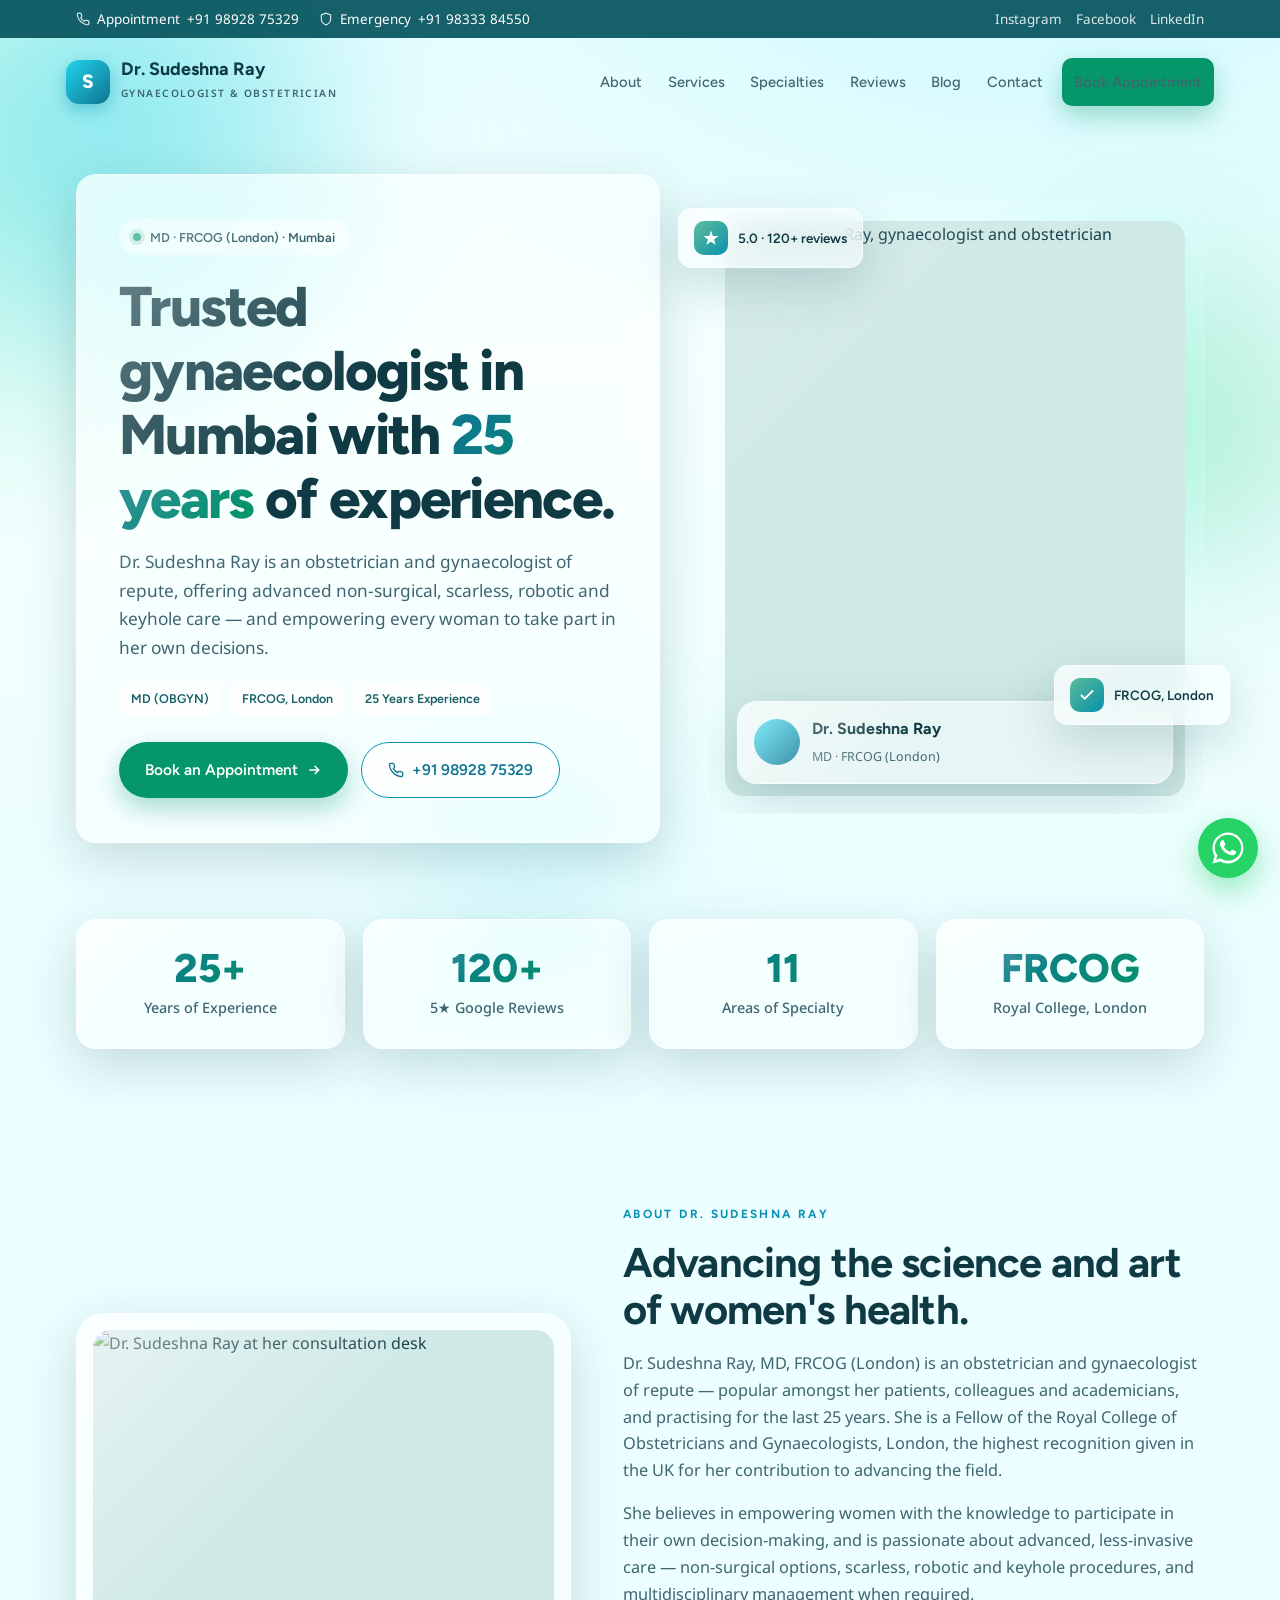
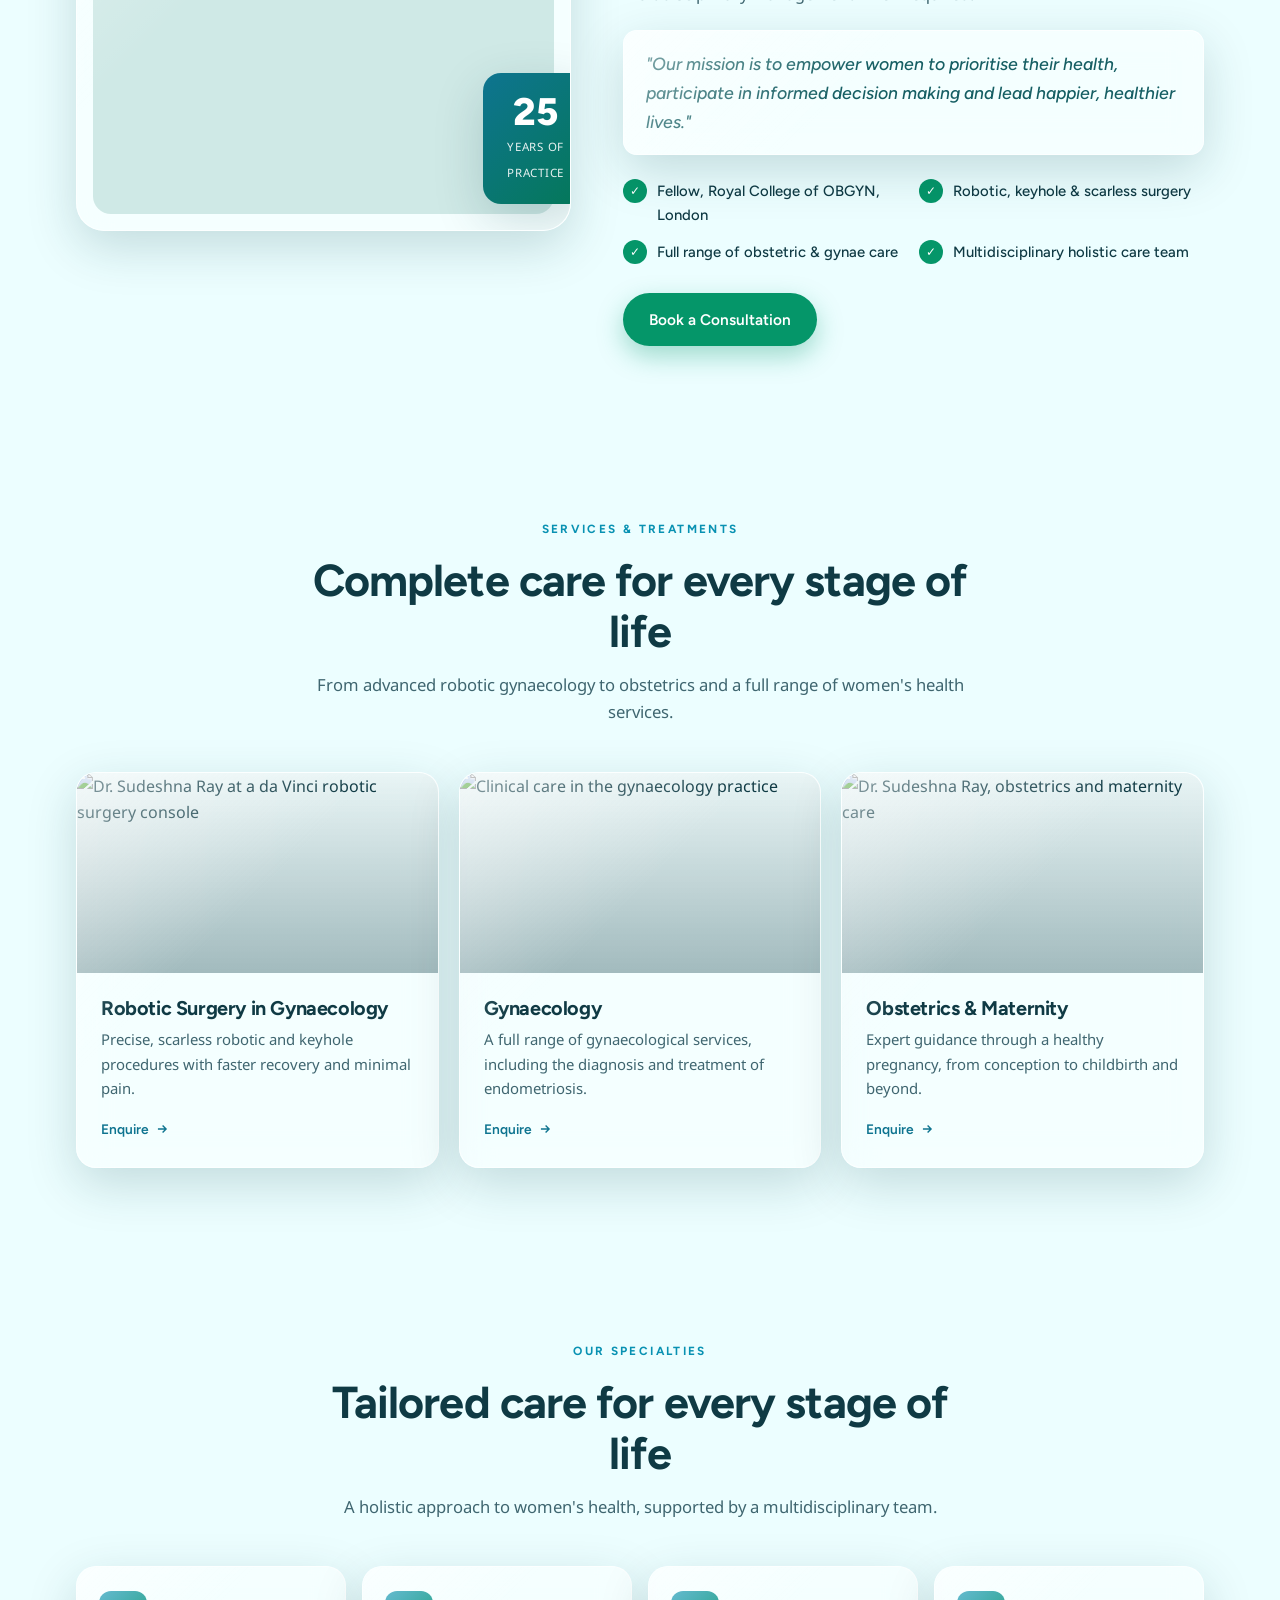
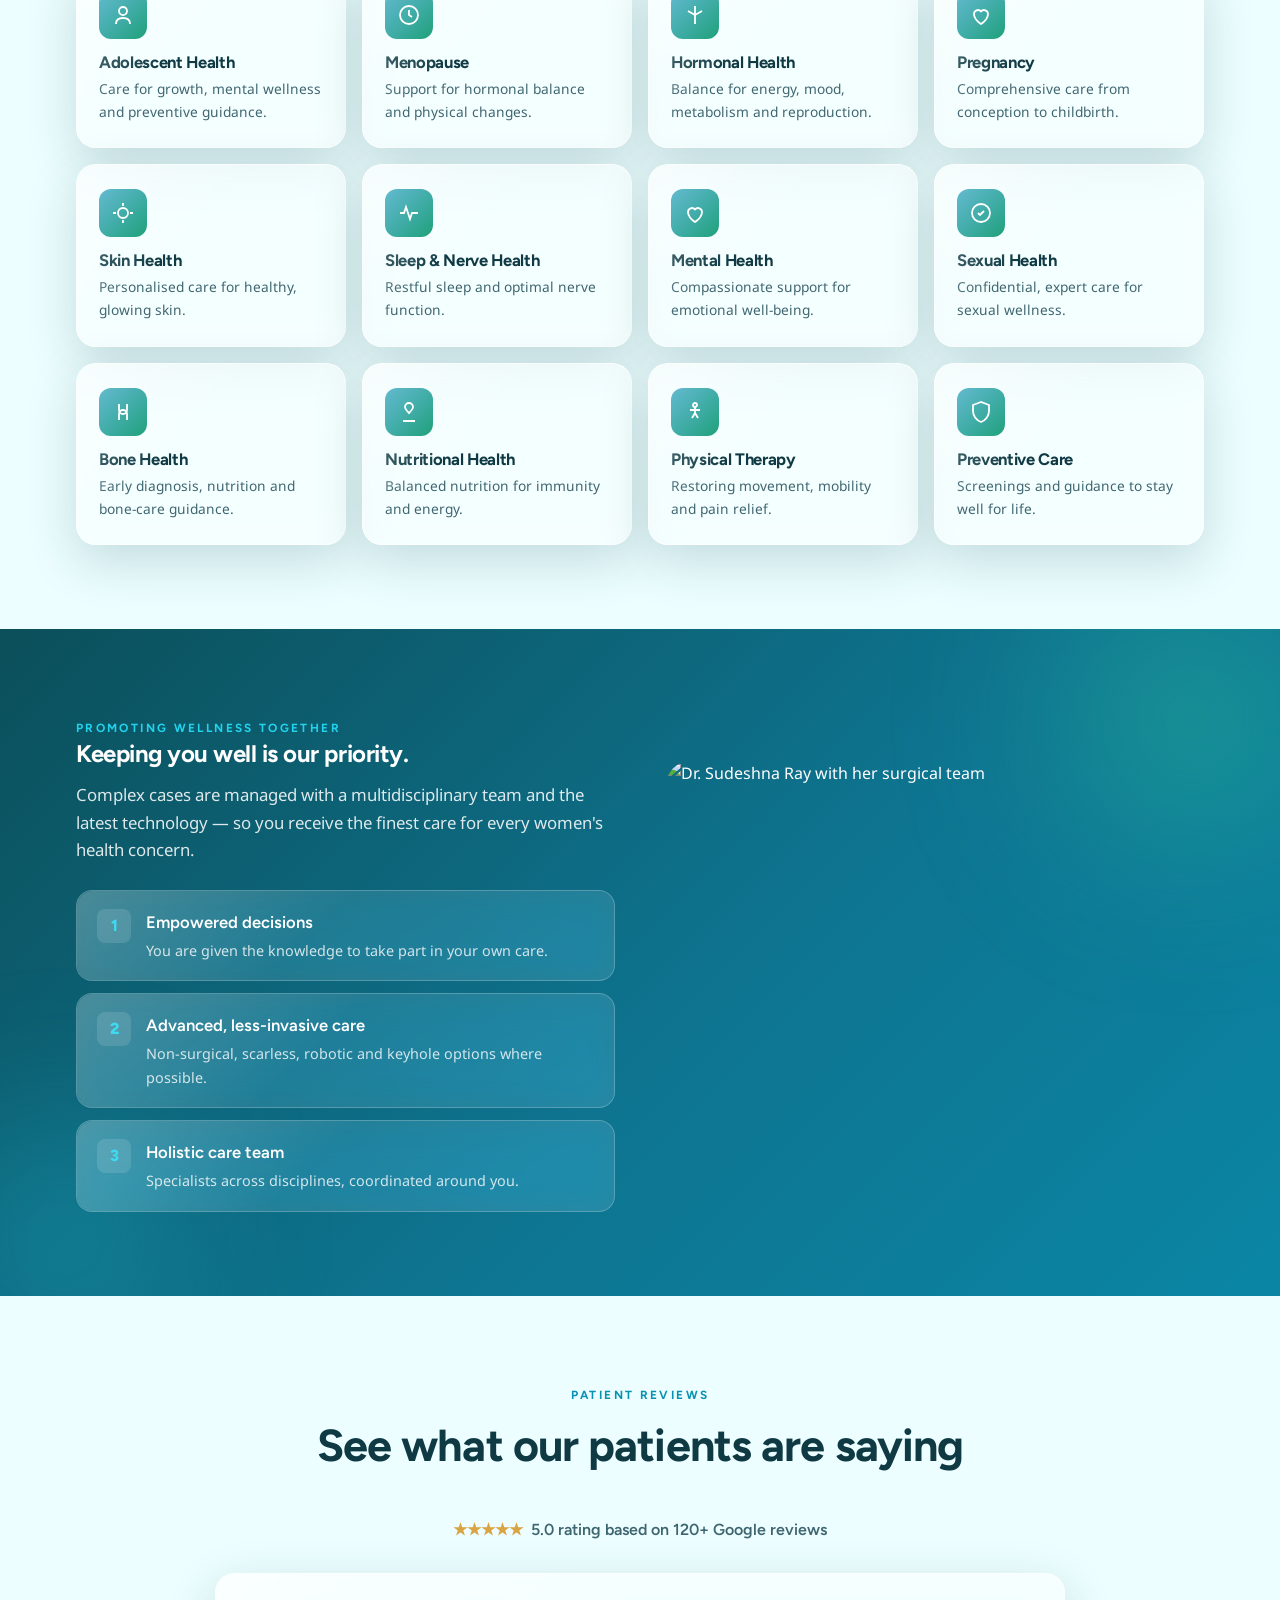
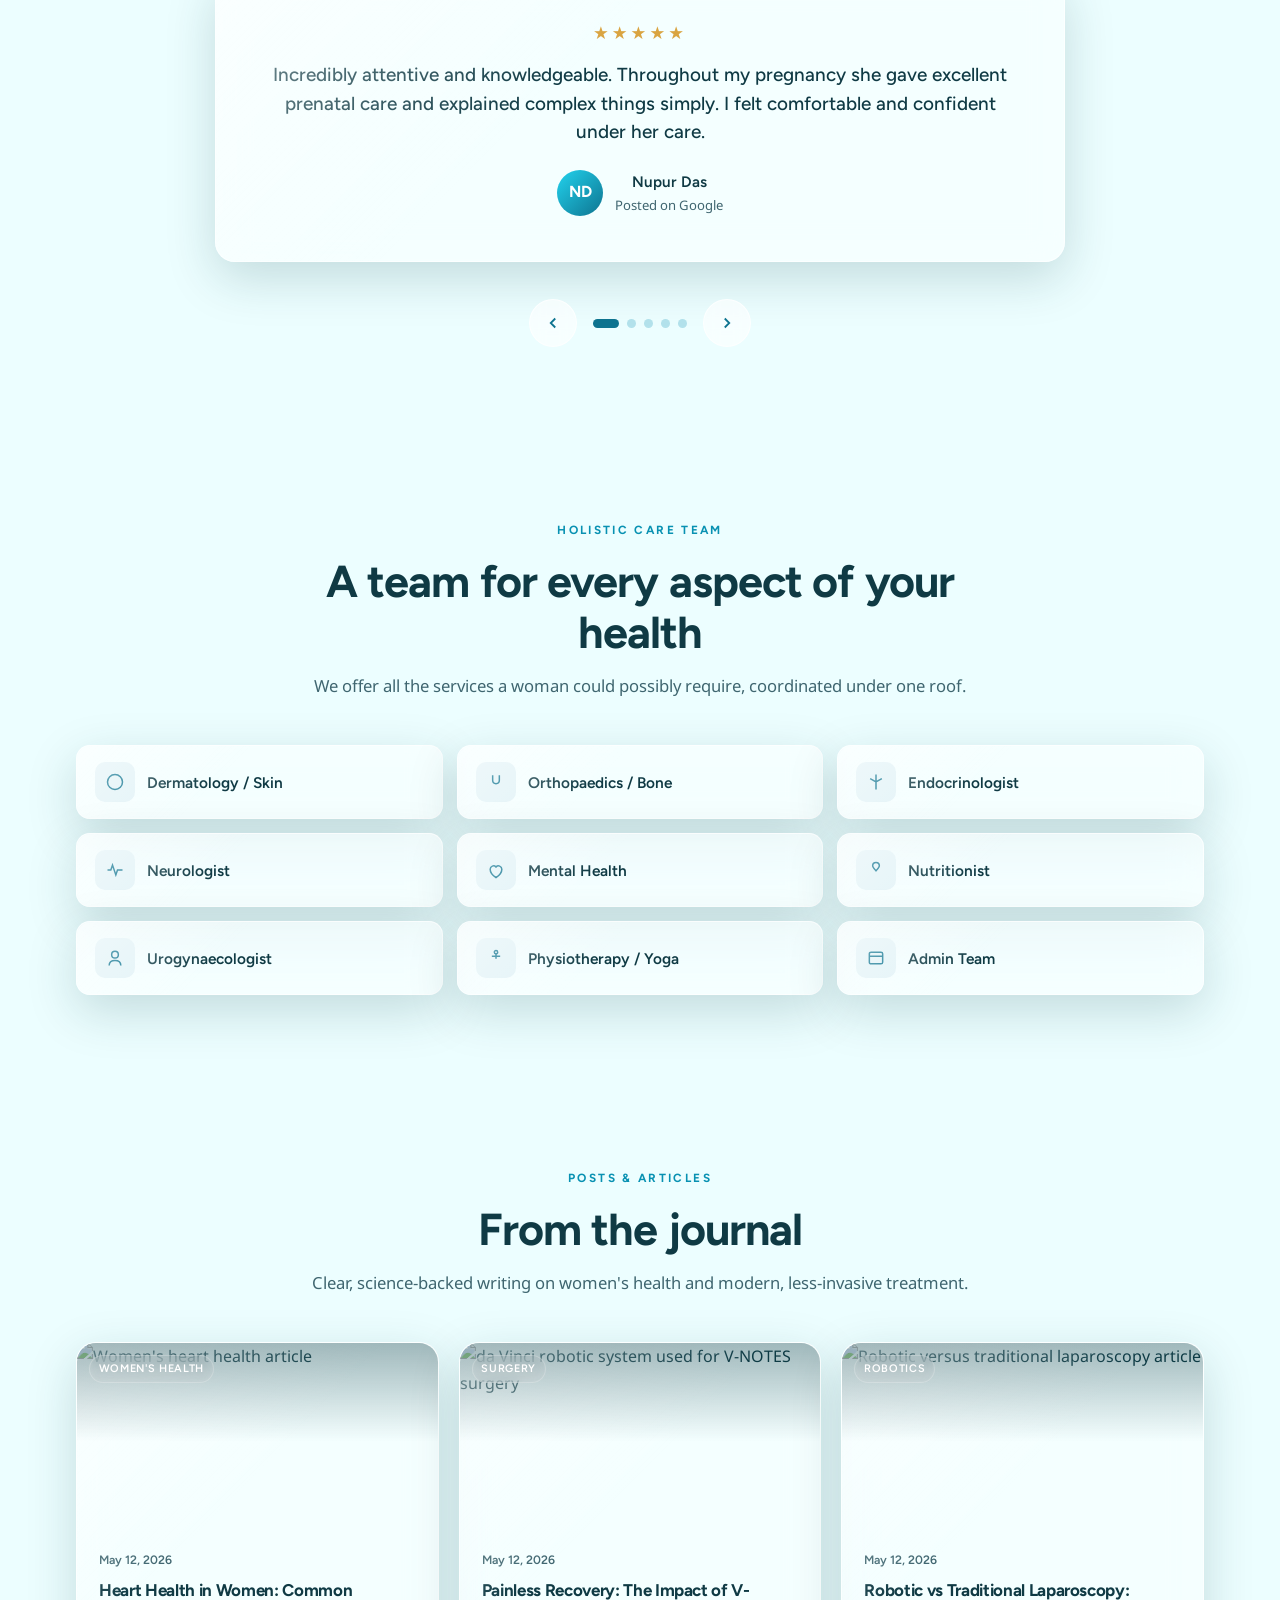
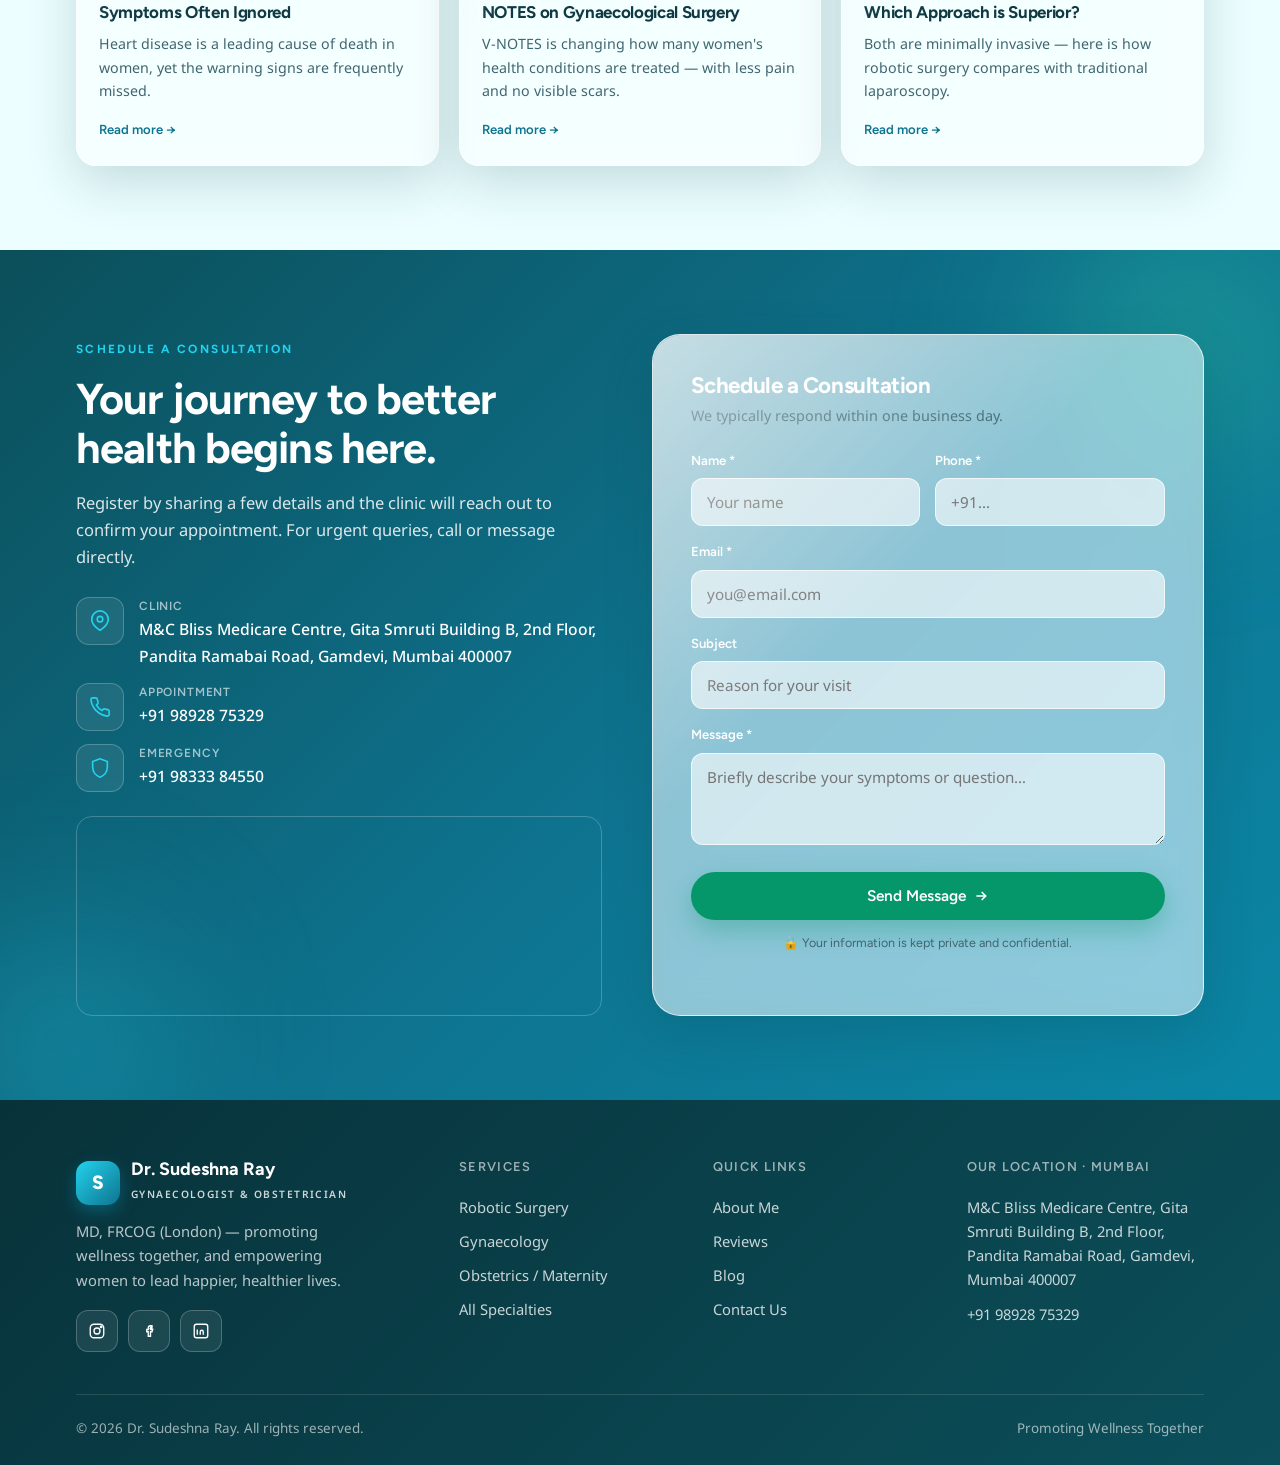
==== index.html @ 1b337c24 "Add files via upload" ====
<!DOCTYPE html>
<html lang="en">
<head>
<meta charset="UTF-8" />
<meta name="viewport" content="width=device-width, initial-scale=1.0" />
<title>Dr. Sudeshna Ray | Trusted Gynaecologist &amp; Obstetrician in Mumbai</title>
<meta name="description" content="Dr. Sudeshna Ray, MD, FRCOG (London) — Obstetrician & Gynaecologist in Mumbai with 25 years of experience. Robotic & keyhole gynaecology, obstetrics, infertility and complete women's health care." />
<link rel="preconnect" href="https://fonts.googleapis.com">
<link rel="preconnect" href="https://fonts.gstatic.com" crossorigin>
<link href="https://fonts.googleapis.com/css2?family=Figtree:wght@300;400;500;600;700;800&family=Noto+Sans:wght@300;400;500;600&display=swap" rel="stylesheet">
<style>
:root{
  --primary:#0891b2;--primary-deep:#0e7490;--primary-darker:#155e63;
  --secondary:#22d3ee;--accent:#059669;--accent-deep:#047857;--gold:#d9a441;
  --bg:#ecfeff;--fg:#0f3a44;--fg-soft:#3f6670;--muted:#e2f3f7;--ring:#0891b2;
  --blur:16px;--glass-light:rgba(255,255,255,.55);--glass-dark:rgba(255,255,255,.12);
  --border-light:rgba(255,255,255,.7);--border-dark:rgba(255,255,255,.22);
  --spring:cubic-bezier(0.16,1,0.3,1);--ease-out:cubic-bezier(0.22,0.61,0.36,1);
  --t-fast:180ms;--t-mid:280ms;--maxw:1180px;--radius:20px;--radius-lg:28px;
  --shadow-soft:0 10px 30px rgba(8,59,68,.10);--shadow-glass:0 16px 50px rgba(8,59,68,.18);
}
*{box-sizing:border-box;margin:0;padding:0}
html{scroll-behavior:smooth;-webkit-text-size-adjust:100%}
body{font-family:'Noto Sans',system-ui,sans-serif;color:var(--fg);background:var(--bg);line-height:1.65;overflow-x:hidden;font-size:16px}
h1,h2,h3,h4{font-family:'Figtree',sans-serif;font-weight:700;line-height:1.14;letter-spacing:-.02em;color:var(--fg)}
a{color:inherit;text-decoration:none}
img{max-width:100%;display:block}
.wrap{max-width:var(--maxw);margin:0 auto;padding:0 26px}
.eyebrow{font-family:'Figtree';font-weight:700;font-size:.74rem;letter-spacing:.2em;text-transform:uppercase;color:var(--primary)}
.eyebrow.on-dark{color:var(--secondary)}
a:focus-visible,button:focus-visible,input:focus-visible,select:focus-visible,textarea:focus-visible{outline:3px solid var(--primary);outline-offset:3px;border-radius:8px}
.on-dark a:focus-visible,.on-dark button:focus-visible{outline-color:var(--secondary)}
.skip{position:absolute;left:-999px;top:8px;z-index:300;background:#fff;color:var(--fg);padding:10px 16px;border-radius:10px;font-weight:600}
.skip:focus{left:14px}

.btn{display:inline-flex;align-items:center;justify-content:center;gap:.5em;cursor:pointer;border:none;font-family:'Figtree';font-weight:600;font-size:.96rem;
  padding:.92em 1.7em;border-radius:100px;transition:transform var(--t-fast) var(--spring),box-shadow var(--t-fast),background var(--t-fast);min-height:48px;white-space:nowrap}
.btn:active{transform:scale(.97)}
.btn-primary{background:var(--accent);color:#fff;box-shadow:0 10px 26px rgba(5,150,105,.34)}
.btn-primary:hover{background:var(--accent-deep);transform:translateY(-2px)}
.btn-glass{background:var(--glass-dark);color:#fff;border:1px solid var(--border-dark);backdrop-filter:blur(10px);-webkit-backdrop-filter:blur(10px)}
.btn-glass:hover{background:rgba(255,255,255,.22);transform:translateY(-2px)}
.btn-outline{background:rgba(255,255,255,.6);color:var(--primary-deep);border:1.5px solid var(--primary);backdrop-filter:blur(8px);-webkit-backdrop-filter:blur(8px)}
.btn-outline:hover{background:#fff;transform:translateY(-2px)}

.bg-stage{position:fixed;inset:0;z-index:-2;background:
   radial-gradient(1200px 800px at 80% -10%, #cffafe 0%, transparent 60%),
   radial-gradient(1000px 700px at -10% 20%, #d1fae5 0%, transparent 55%),
   linear-gradient(180deg,#ecfeff 0%,#f4fffe 40%,#ecfeff 100%)}
.blob{position:fixed;border-radius:50%;filter:blur(60px);opacity:.5;z-index:-1;will-change:transform}
.blob.b1{width:46vw;height:46vw;left:-10vw;top:-8vw;background:radial-gradient(circle at 40% 40%,#22d3ee,transparent 65%);animation:drift1 26s ease-in-out infinite}
.blob.b2{width:40vw;height:40vw;right:-12vw;top:18vh;background:radial-gradient(circle at 50% 50%,#34d399,transparent 65%);opacity:.42;animation:drift2 32s ease-in-out infinite}
.blob.b3{width:34vw;height:34vw;left:24vw;bottom:-14vw;background:radial-gradient(circle at 50% 50%,#a5f3fc,transparent 60%);opacity:.4;animation:drift3 30s ease-in-out infinite}
@keyframes drift1{0%,100%{transform:translate(0,0) scale(1)}50%{transform:translate(6vw,5vh) scale(1.08)}}
@keyframes drift2{0%,100%{transform:translate(0,0) scale(1)}50%{transform:translate(-5vw,4vh) scale(1.12)}}
@keyframes drift3{0%,100%{transform:translate(0,0) scale(1)}50%{transform:translate(4vw,-6vh) scale(1.06)}}

.reveal{opacity:0;transform:translateY(30px);transition:opacity .7s var(--ease-out),transform .7s var(--spring)}
.reveal.in{opacity:1;transform:none}
.stagger>*{opacity:0;transform:translateY(26px);transition:opacity .6s var(--ease-out),transform .6s var(--spring)}
.stagger.in>*{opacity:1;transform:none}
.stagger.in>*:nth-child(1){transition-delay:.04s}.stagger.in>*:nth-child(2){transition-delay:.09s}
.stagger.in>*:nth-child(3){transition-delay:.14s}.stagger.in>*:nth-child(4){transition-delay:.19s}
.stagger.in>*:nth-child(5){transition-delay:.24s}.stagger.in>*:nth-child(6){transition-delay:.29s}
.stagger.in>*:nth-child(7){transition-delay:.34s}.stagger.in>*:nth-child(8){transition-delay:.39s}

.glass{background:var(--glass-light);backdrop-filter:blur(var(--blur)) saturate(135%);-webkit-backdrop-filter:blur(var(--blur)) saturate(135%);
  border:1px solid var(--border-light);border-radius:var(--radius);box-shadow:var(--shadow-glass);position:relative;overflow:hidden}
.glass::after{content:"";position:absolute;inset:0;border-radius:inherit;pointer-events:none;background:linear-gradient(135deg,rgba(255,255,255,.5),rgba(255,255,255,0) 40%)}
.glass-dark{background:var(--glass-dark);backdrop-filter:blur(var(--blur)) saturate(130%);-webkit-backdrop-filter:blur(var(--blur)) saturate(130%);
  border:1px solid var(--border-dark);border-radius:var(--radius);position:relative;overflow:hidden}
.glass-dark::after{content:"";position:absolute;inset:0;border-radius:inherit;pointer-events:none;background:linear-gradient(135deg,rgba(255,255,255,.18),rgba(255,255,255,0) 45%)}

/* top contact bar */
.topbar{position:relative;z-index:60;background:rgba(13,90,99,.96);color:#fff;font-size:.84rem}
.topbar .wrap{display:flex;justify-content:space-between;align-items:center;gap:14px;padding:8px 26px;flex-wrap:wrap}
.topbar .l{display:flex;gap:20px;flex-wrap:wrap}
.topbar .l span{display:inline-flex;align-items:center;gap:7px}
.topbar svg{width:14px;height:14px;opacity:.85}
.topbar a{color:#fff}
.topbar .r{display:flex;gap:14px}.topbar .r a{opacity:.85}.topbar .r a:hover{opacity:1}

/* nav */
header.nav{position:sticky;top:0;z-index:100;transition:padding var(--t-mid)}
.nav-inner{max-width:var(--maxw);margin:10px auto;padding:10px 16px;display:flex;align-items:center;justify-content:space-between;border-radius:100px;transition:all var(--t-mid)}
header.nav.scrolled .nav-inner{background:var(--glass-light);backdrop-filter:blur(var(--blur)) saturate(140%);-webkit-backdrop-filter:blur(var(--blur)) saturate(140%);border:1px solid var(--border-light);box-shadow:var(--shadow-soft)}
.brand{display:flex;align-items:center;gap:11px}
.brand .mark{width:44px;height:44px;border-radius:13px;flex:none;display:grid;place-items:center;color:#fff;font-family:'Figtree';font-weight:800;font-size:1.2rem;background:linear-gradient(135deg,var(--secondary),var(--primary-deep));box-shadow:0 6px 16px rgba(8,145,178,.4)}
.brand b{font-family:'Figtree';font-weight:700;font-size:1.12rem;display:block;line-height:1.05;color:var(--fg)}
.brand small{font-size:.64rem;letter-spacing:.14em;text-transform:uppercase;color:var(--fg-soft);font-weight:600}
.nav-links{display:flex;align-items:center;gap:2px}
.nav-links a{color:var(--fg-soft);font-family:'Figtree';font-weight:500;font-size:.92rem;padding:.5em .8em;border-radius:10px;transition:background var(--t-fast),color var(--t-fast)}
.nav-links a:hover{background:var(--muted);color:var(--primary-deep)}
.nav-cta{margin-left:6px}
.nav-toggle{display:none;background:var(--muted);border:1px solid var(--border-light);border-radius:12px;cursor:pointer;flex-direction:column;gap:5px;padding:11px;min-width:46px;min-height:46px;align-items:center;justify-content:center}
.nav-toggle span{width:22px;height:2.4px;background:var(--fg);border-radius:3px;transition:.3s var(--spring)}

/* hero */
.hero{padding:48px 0 70px;position:relative}
.hero-grid{display:grid;grid-template-columns:1.08fr .92fr;gap:46px;align-items:center}
.hero-glass-panel{padding:44px 42px}
.badge{display:inline-flex;align-items:center;gap:9px;background:var(--glass-dark);border:1px solid var(--border-dark);color:#063b44;padding:.5em 1em;border-radius:100px;font-family:'Figtree';font-weight:600;font-size:.8rem;margin-bottom:20px;backdrop-filter:blur(8px);-webkit-backdrop-filter:blur(8px)}
.badge .dot{width:8px;height:8px;border-radius:50%;background:var(--accent);box-shadow:0 0 0 4px rgba(5,150,105,.22);animation:pulse 2.4s var(--ease-out) infinite}
@keyframes pulse{0%,100%{transform:scale(1);opacity:1}50%{transform:scale(1.5);opacity:.55}}
.hero h1{font-size:clamp(2.2rem,4.6vw,3.5rem);font-weight:800;margin-bottom:18px;letter-spacing:-.03em}
.hero h1 .grad{background:linear-gradient(120deg,var(--primary-deep),var(--accent));-webkit-background-clip:text;background-clip:text;color:transparent}
.hero p.sub{font-size:1.08rem;color:var(--fg-soft);max-width:540px;margin-bottom:20px}
.hero-creds{display:flex;flex-wrap:wrap;gap:8px;margin-bottom:26px}
.hero-creds span{font-family:'Figtree';font-weight:600;font-size:.78rem;background:rgba(255,255,255,.55);border:1px solid var(--border-light);color:var(--primary-darker);padding:.45em .9em;border-radius:9px;backdrop-filter:blur(6px);-webkit-backdrop-filter:blur(6px)}
.hero-actions{display:flex;flex-wrap:wrap;gap:13px}
.hero-portrait{position:relative}
.portrait-card{padding:18px;border-radius:var(--radius-lg)}
.portrait-img{border-radius:18px;overflow:hidden;aspect-ratio:4/5;position:relative;background:#cfe9e6}
.portrait-img img{position:absolute;inset:0;width:100%;height:100%;object-fit:cover;object-position:center top}
.portrait-cap{position:absolute;left:30px;right:30px;bottom:30px;display:flex;align-items:center;gap:12px;padding:14px 16px}
.portrait-cap .av{width:46px;height:46px;border-radius:50%;flex:none;background:linear-gradient(135deg,var(--secondary),var(--primary-deep))}
.portrait-cap b{font-family:'Figtree';font-size:1rem;display:block;color:var(--fg)}
.portrait-cap small{color:var(--fg-soft);font-size:.78rem}
.float-chip{position:absolute;padding:12px 15px;border-radius:14px;display:flex;align-items:center;gap:10px;font-family:'Figtree';font-weight:600;font-size:.84rem;color:var(--fg);z-index:3}
.float-chip .ic{width:34px;height:34px;border-radius:10px;flex:none;display:grid;place-items:center;color:#fff;background:linear-gradient(135deg,var(--accent),var(--primary))}
.chip-a{top:6px;left:-28px;animation:floaty 5s var(--ease-out) infinite}
.chip-b{bottom:90px;right:-26px;animation:floaty 5s var(--ease-out) 1.6s infinite}
@keyframes floaty{0%,100%{transform:translateY(0)}50%{transform:translateY(-12px)}}

/* stats */
.stats{padding:6px 0 66px}
.stats-grid{display:grid;grid-template-columns:repeat(4,1fr);gap:18px}
.stat{padding:28px 22px;text-align:center;transition:transform var(--t-mid) var(--spring)}
.stat:hover{transform:translateY(-6px)}
.stat .num{font-family:'Figtree';font-weight:800;font-size:2.5rem;line-height:1;background:linear-gradient(120deg,var(--primary-deep),var(--accent));-webkit-background-clip:text;background-clip:text;color:transparent}
.stat .lbl{margin-top:8px;color:var(--fg-soft);font-size:.9rem;font-weight:500}

.sec{padding:84px 0;position:relative}
.sec-head{max-width:680px;margin-bottom:46px}
.sec-head.center{margin:0 auto 46px;text-align:center}
.sec-head h2{font-size:clamp(1.9rem,3.6vw,2.8rem);margin:14px 0 14px}
.sec-head p{color:var(--fg-soft);font-size:1.04rem}
.band-dark{position:relative;color:#fff;overflow:hidden;background:linear-gradient(135deg,#0b4f5a 0%,#0e7490 55%,#0891b2 130%)}
.band-dark h2,.band-dark h3{color:#fff}.band-dark .sec-head p{color:rgba(255,255,255,.85)}
.band-dark .b-orb{position:absolute;border-radius:50%;filter:blur(70px);pointer-events:none}
.band-dark .o1{width:420px;height:420px;background:radial-gradient(circle,rgba(52,211,153,.4),transparent 65%);right:-120px;top:-120px}
.band-dark .o2{width:360px;height:360px;background:radial-gradient(circle,rgba(34,211,238,.35),transparent 65%);left:-120px;bottom:-120px}

/* about */
.about-grid{display:grid;grid-template-columns:.92fr 1.08fr;gap:52px;align-items:center}
.about-frame{padding:16px;border-radius:var(--radius-lg)}
.about-img{border-radius:18px;overflow:hidden;aspect-ratio:1/1.05;position:relative;background:#cfe9e6}
.about-img img{position:absolute;inset:0;width:100%;height:100%;object-fit:cover}
.about-exp{position:absolute;right:-18px;bottom:26px;padding:20px 24px;text-align:center;border-radius:18px;color:#fff;background:linear-gradient(135deg,var(--primary-deep),var(--accent-deep));box-shadow:var(--shadow-glass)}
.about-exp b{font-family:'Figtree';font-weight:800;font-size:2.4rem;display:block;line-height:1}
.about-exp small{font-size:.72rem;letter-spacing:.06em;opacity:.9}
.about-body h2{font-size:clamp(1.9rem,3.4vw,2.6rem);margin:14px 0 16px}
.about-body p{color:var(--fg-soft);margin-bottom:16px;font-size:1.02rem}
.about-quote{padding:18px 22px;margin:22px 0;font-family:'Figtree';font-style:italic;font-weight:500;font-size:1.1rem;color:var(--primary-darker);border-radius:14px}
.about-points{display:grid;grid-template-columns:1fr 1fr;gap:12px;margin:24px 0 28px;list-style:none}
.about-points li{display:flex;gap:10px;align-items:flex-start;font-family:'Figtree';font-weight:500;font-size:.93rem}
.about-points .tick{width:24px;height:24px;border-radius:50%;flex:none;display:grid;place-items:center;color:#fff;font-size:.76rem;background:var(--accent)}

/* core services (image cards) */
.score-grid{display:grid;grid-template-columns:repeat(3,1fr);gap:20px}
.score{border-radius:var(--radius);overflow:hidden;transition:transform var(--t-mid) var(--spring),box-shadow var(--t-mid)}
.score:hover{transform:translateY(-8px)}
.score .ph{height:200px;position:relative;overflow:hidden}
.score .ph img{width:100%;height:100%;object-fit:cover;transition:transform .5s var(--spring)}
.score:hover .ph img{transform:scale(1.06)}
.score .ph::after{content:"";position:absolute;inset:0;background:linear-gradient(180deg,rgba(8,59,68,.05),rgba(8,59,68,.35))}
.score .bd{padding:24px 24px 26px}
.score h3{font-size:1.24rem;margin-bottom:8px}
.score p{color:var(--fg-soft);font-size:.93rem;margin-bottom:14px}
.score .more{font-family:'Figtree';font-weight:600;font-size:.86rem;color:var(--primary-deep);display:inline-flex;gap:6px;align-items:center}
.score .more svg{transition:transform var(--t-fast) var(--spring)}.score:hover .more svg{transform:translateX(4px)}

/* specialties grid */
.spec-grid{display:grid;grid-template-columns:repeat(4,1fr);gap:16px}
.spec{padding:24px 22px;transition:transform var(--t-mid) var(--spring)}
.spec:hover{transform:translateY(-6px)}
.spec .ic{width:48px;height:48px;border-radius:12px;display:grid;place-items:center;color:#fff;margin-bottom:14px;background:linear-gradient(135deg,var(--primary),var(--accent))}
.spec .ic svg{width:24px;height:24px}
.spec h3{font-size:1.04rem;margin-bottom:6px}
.spec p{color:var(--fg-soft);font-size:.86rem;margin:0}

/* approach band */
.appr-grid{display:grid;grid-template-columns:1fr 1fr;gap:50px;align-items:center;position:relative;z-index:1}
.appr .lead{color:rgba(255,255,255,.86);font-size:1.05rem;margin:14px 0 26px}
.appr-list{display:grid;gap:12px}
.appr-item{display:flex;gap:15px;align-items:flex-start;padding:18px 20px;border-radius:16px;transition:transform var(--t-fast) var(--spring)}
.appr-item:hover{transform:translateX(6px)}
.appr-item .n{width:34px;height:34px;border-radius:8px;flex:none;display:grid;place-items:center;background:rgba(255,255,255,.12);color:var(--secondary);font-family:'Figtree';font-weight:800}
.appr-item b{font-family:'Figtree';font-weight:600;font-size:1.04rem;display:block;margin-bottom:2px;color:#fff}
.appr-item p{color:rgba(255,255,255,.8);font-size:.9rem;margin:0}
.appr-media{border-radius:var(--radius-lg);overflow:hidden;aspect-ratio:4/3;position:relative}
.appr-media img{position:absolute;inset:0;width:100%;height:100%;object-fit:cover}

/* reviews */
.tmt-stage{max-width:850px;margin:0 auto;position:relative}
.tmt-track{position:relative;min-height:300px}
.tmt-slide{position:absolute;inset:0;opacity:0;transform:translateY(20px) scale(.985);transition:opacity .6s var(--ease-out),transform .6s var(--spring);pointer-events:none;padding:44px 48px;text-align:center}
.tmt-slide.active{opacity:1;transform:none;pointer-events:auto;position:relative}
.tmt-stars{color:var(--gold);letter-spacing:3px;font-size:1.1rem;margin-bottom:14px}
.tmt-text{font-family:'Figtree';font-weight:500;font-size:1.18rem;color:var(--fg);line-height:1.5;margin-bottom:22px}
.tmt-who{display:flex;align-items:center;justify-content:center;gap:12px}
.tmt-who .av{width:46px;height:46px;border-radius:50%;display:grid;place-items:center;color:#fff;font-family:'Figtree';font-weight:700;background:linear-gradient(135deg,var(--secondary),var(--primary-deep))}
.tmt-who b{font-family:'Figtree';font-weight:600;font-size:.95rem}
.tmt-who small{color:var(--fg-soft);font-size:.82rem;display:block}
.tmt-nav{display:flex;align-items:center;justify-content:center;gap:16px;margin-top:26px}
.tmt-arrow{width:48px;height:48px;border-radius:50%;cursor:pointer;display:grid;place-items:center;color:var(--primary-deep);background:rgba(255,255,255,.6);border:1px solid var(--border-light);transition:transform var(--t-fast) var(--spring),background var(--t-fast);backdrop-filter:blur(8px);-webkit-backdrop-filter:blur(8px)}
.tmt-arrow:hover{background:var(--primary-deep);color:#fff;transform:scale(1.06)}
.tmt-dots{display:flex;gap:8px}
.tmt-dot{width:9px;height:9px;border-radius:50%;background:rgba(8,145,178,.25);cursor:pointer;transition:all var(--t-fast) var(--spring);border:none;padding:0}
.tmt-dot.active{background:var(--primary-deep);width:26px;border-radius:6px}
.rev-meta{text-align:center;margin-bottom:30px;color:var(--fg-soft);font-family:'Figtree';font-weight:600}
.rev-meta b{color:var(--gold)}

/* team */
.team-grid{display:grid;grid-template-columns:repeat(3,1fr);gap:14px}
.team-item{display:flex;align-items:center;gap:12px;padding:16px 18px;border-radius:14px}
.team-item .ic{width:40px;height:40px;border-radius:10px;flex:none;display:grid;place-items:center;color:var(--primary-deep);background:var(--muted)}
.team-item b{font-family:'Figtree';font-weight:600;font-size:.96rem}

/* blog */
.blog-grid{display:grid;grid-template-columns:repeat(3,1fr);gap:20px}
.post{overflow:hidden;transition:transform var(--t-mid) var(--spring)}
.post:hover{transform:translateY(-7px)}
.post .ph{height:180px;overflow:hidden;position:relative}
.post .ph img{width:100%;height:100%;object-fit:cover;transition:transform .5s var(--spring)}
.post:hover .ph img{transform:scale(1.06)}
.post .ph::before{content:"";position:absolute;inset:0;z-index:1;background:linear-gradient(180deg,rgba(8,59,68,.36),rgba(8,59,68,0) 55%)}
.post .ph .cat{position:absolute;top:12px;left:12px;z-index:2;background:var(--glass-dark);border:1px solid var(--border-dark);color:#fff;font-family:'Figtree';font-weight:600;font-size:.68rem;letter-spacing:.06em;text-transform:uppercase;padding:.35em .8em;border-radius:100px;backdrop-filter:blur(6px);-webkit-backdrop-filter:blur(6px)}
.post .bd{padding:22px 22px 24px}
.post .bd .date{font-family:'Figtree';font-size:.76rem;color:var(--fg-soft);font-weight:600}
.post .bd h3{font-size:1.06rem;margin:7px 0 9px;line-height:1.32}
.post .bd p{color:var(--fg-soft);font-size:.89rem;margin-bottom:12px}
.post .bd .more{font-family:'Figtree';font-weight:600;font-size:.82rem;color:var(--primary-deep)}

/* contact / book */
.book-grid{display:grid;grid-template-columns:1fr 1.05fr;gap:50px;position:relative;z-index:1}
.book-info h2{font-size:clamp(1.9rem,3.6vw,2.7rem);margin:14px 0 16px}
.book-info>p{color:rgba(255,255,255,.85);font-size:1.03rem;margin-bottom:26px}
.book-rows{display:grid;gap:13px;margin-bottom:24px}
.book-row{display:flex;gap:15px;align-items:flex-start}
.book-row .ic{width:48px;height:48px;border-radius:13px;flex:none;display:grid;place-items:center;color:var(--secondary);background:rgba(255,255,255,.08);border:1px solid var(--border-dark)}
.book-row small{color:rgba(255,255,255,.62);font-size:.74rem;letter-spacing:.07em;text-transform:uppercase;display:block;font-family:'Figtree';font-weight:600}
.book-row b{color:#fff;font-weight:500;font-size:.98rem}
.book-row b a{color:#fff}
.map{border-radius:16px;overflow:hidden;height:200px;border:1px solid var(--border-dark)}
.map iframe{width:100%;height:100%;border:0;display:block}
.form-card{padding:38px;border-radius:var(--radius-lg)}
.form-card h3{font-size:1.4rem;margin-bottom:5px}
.form-card .fsub{color:var(--fg-soft);font-size:.9rem;margin-bottom:22px}
.fgrid{display:grid;grid-template-columns:1fr 1fr;gap:15px}
.field{margin-bottom:15px}
.field label{display:block;font-family:'Figtree';font-size:.82rem;font-weight:600;margin-bottom:7px}
.field input,.field select,.field textarea{width:100%;border:1.5px solid var(--border-light);border-radius:12px;padding:13px 15px;font-family:'Noto Sans';font-size:.95rem;color:var(--fg);background:rgba(255,255,255,.6);transition:border var(--t-fast),box-shadow var(--t-fast),background var(--t-fast);min-height:48px}
.field textarea{min-height:92px;resize:vertical}
.field input:focus,.field select:focus,.field textarea:focus{outline:none;border-color:var(--primary);background:#fff;box-shadow:0 0 0 4px rgba(8,145,178,.16)}
.field.err input,.field.err textarea{border-color:#dc2626;background:#fef2f2}
.field .msg{font-size:.76rem;color:#dc2626;margin-top:5px;display:none;font-family:'Figtree';font-weight:500}
.field.err .msg{display:block}
.form-card .btn-primary{width:100%;margin-top:4px}
.form-note{font-family:'Figtree';font-size:.78rem;color:var(--fg-soft);text-align:center;margin-top:13px}
.form-success{display:none;text-align:center;padding:30px 8px}
.form-success.show{display:block;animation:pop .5s var(--spring)}
@keyframes pop{0%{transform:scale(.92);opacity:0}100%{transform:scale(1);opacity:1}}
.form-success .check{width:72px;height:72px;border-radius:50%;display:grid;place-items:center;margin:0 auto 16px;color:#fff;background:linear-gradient(135deg,var(--accent),var(--primary))}
.form-success h3{margin-bottom:8px}.form-success p{color:var(--fg-soft)}

/* footer */
footer.ft{padding:60px 0 26px;position:relative;color:#fff;overflow:hidden;background:linear-gradient(135deg,#08323a,#0b4f5a)}
.ft-grid{display:grid;grid-template-columns:1.6fr 1fr 1fr 1.1fr;gap:38px;margin-bottom:42px}
.ft-brand p{color:rgba(255,255,255,.72);font-size:.92rem;max-width:300px;margin-top:14px}
.ft-soc{display:flex;gap:10px;margin-top:18px}
.ft-soc a{width:42px;height:42px;border-radius:12px;display:grid;place-items:center;color:#fff;background:rgba(255,255,255,.08);border:1px solid var(--border-dark);transition:transform var(--t-fast) var(--spring),background var(--t-fast)}
.ft-soc a:hover{background:var(--primary);transform:translateY(-3px)}
.ft-col h4{font-family:'Figtree';font-weight:600;font-size:.8rem;letter-spacing:.1em;text-transform:uppercase;color:rgba(255,255,255,.6);margin-bottom:15px}
.ft-col a,.ft-col p{display:block;color:rgba(255,255,255,.78);font-size:.92rem;padding:5px 0}
.ft-col a:hover{color:var(--secondary)}
.ft-bottom{border-top:1px solid rgba(255,255,255,.12);padding-top:22px;display:flex;justify-content:space-between;flex-wrap:wrap;gap:12px;font-size:.84rem;color:rgba(255,255,255,.6)}

.wa{position:fixed;right:22px;bottom:22px;z-index:90;width:60px;height:60px;border-radius:50%;background:#25d366;display:grid;place-items:center;box-shadow:0 12px 30px rgba(37,211,102,.45);transition:transform var(--t-fast) var(--spring);animation:floaty 4s var(--ease-out) infinite}
.wa:hover{transform:scale(1.08)}.wa svg{width:32px;height:32px;fill:#fff}
.wa .tip{position:absolute;right:74px;background:#fff;color:var(--fg);font-family:'Figtree';font-size:.82rem;font-weight:600;padding:.6em 1em;border-radius:10px;box-shadow:var(--shadow-soft);white-space:nowrap;opacity:0;pointer-events:none;transition:opacity var(--t-fast)}
.wa:hover .tip{opacity:1}
.progress{position:fixed;top:0;left:0;height:3px;width:0;z-index:200;background:linear-gradient(90deg,var(--secondary),var(--accent))}

@media(max-width:980px){
  .hero-grid,.about-grid,.appr-grid,.book-grid{grid-template-columns:1fr;gap:38px}
  .hero-portrait{max-width:400px;margin:0 auto}
  .stats-grid{grid-template-columns:repeat(2,1fr)}
  .score-grid,.blog-grid,.team-grid{grid-template-columns:repeat(2,1fr)}
  .spec-grid{grid-template-columns:repeat(3,1fr)}
  .ft-grid{grid-template-columns:1fr 1fr;gap:30px}
}
@media(max-width:760px){
  .nav-links{position:fixed;top:0;right:0;bottom:0;width:min(300px,84vw);flex-direction:column;align-items:stretch;gap:5px;padding:90px 22px 30px;background:linear-gradient(160deg,#0b4f5a,#0e7490);transform:translateX(110%);transition:transform var(--t-mid) var(--spring);box-shadow:var(--shadow-glass)}
  .nav-links.open{transform:none}
  .nav-links a{color:#fff!important;padding:.85em 1em;font-size:1rem;border-radius:10px}
  .nav-links a:hover{background:rgba(255,255,255,.14)!important}
  .nav-cta{margin:8px 0 0}.nav-toggle{display:flex}
  .nav-open .nav-toggle span{background:#fff!important}
  .nav-open .nav-toggle span:nth-child(1){transform:translateY(7.4px) rotate(45deg)}
  .nav-open .nav-toggle span:nth-child(2){opacity:0}
  .nav-open .nav-toggle span:nth-child(3){transform:translateY(-7.4px) rotate(-45deg)}
  .hero-glass-panel{padding:34px 26px}
  .spec-grid{grid-template-columns:repeat(2,1fr)}
}
@media(max-width:600px){
  .wrap{padding:0 18px}.sec{padding:60px 0}
  .stats-grid{grid-template-columns:1fr 1fr}
  .score-grid,.blog-grid,.team-grid,.about-points,.fgrid,.spec-grid{grid-template-columns:1fr}
  .form-card{padding:26px 22px}.tmt-slide{padding:32px 24px}
  .ft-grid{grid-template-columns:1fr}.float-chip{display:none}
  .topbar .r{display:none}
}
@media(prefers-reduced-motion:reduce){
  *{animation-duration:.001ms!important;animation-iteration-count:1!important;transition-duration:.001ms!important;scroll-behavior:auto!important}
  .blob{animation:none!important}.reveal,.stagger>*{opacity:1!important;transform:none!important}
}
</style>
</head>
<body>
<a href="#main" class="skip">Skip to content</a>
<div class="bg-stage" aria-hidden="true"></div>
<div class="blob b1" aria-hidden="true"></div><div class="blob b2" aria-hidden="true"></div><div class="blob b3" aria-hidden="true"></div>
<div class="progress" id="progress" aria-hidden="true"></div>

<!-- top contact bar -->
<div class="topbar">
  <div class="wrap">
    <div class="l">
      <span><svg viewBox="0 0 24 24" fill="none" stroke="currentColor" stroke-width="2"><path d="M22 16.92v3a2 2 0 0 1-2.18 2 19.79 19.79 0 0 1-8.63-3.07 19.5 19.5 0 0 1-6-6 19.79 19.79 0 0 1-3.07-8.67A2 2 0 0 1 4.11 2h3a2 2 0 0 1 2 1.72c.13.96.36 1.9.7 2.81a2 2 0 0 1-.45 2.11L8.09 9.91a16 16 0 0 0 6 6l1.27-1.27a2 2 0 0 1 2.11-.45c.91.34 1.85.57 2.81.7A2 2 0 0 1 22 16.92z"/></svg>Appointment <a href="tel:+919892875329">+91 98928 75329</a></span>
      <span><svg viewBox="0 0 24 24" fill="none" stroke="currentColor" stroke-width="2"><path d="M12 2 4 5v6c0 5 3.4 9.4 8 11 4.6-1.6 8-6 8-11V5l-8-3z"/></svg>Emergency <a href="tel:+919833384550">+91 98333 84550</a></span>
    </div>
    <div class="r">
      <a href="https://www.instagram.com/dr.sudeshna_cares" target="_blank" rel="noopener">Instagram</a>
      <a href="https://m.facebook.com/DrSudeshna.Gynaecologist" target="_blank" rel="noopener">Facebook</a>
      <a href="https://www.linkedin.com/in/dr-sudeshna-ray-93bbb3153" target="_blank" rel="noopener">LinkedIn</a>
    </div>
  </div>
</div>

<!-- nav -->
<header class="nav" id="nav">
  <div class="nav-inner">
    <a href="#home" class="brand" aria-label="Dr. Sudeshna Ray home">
      <span class="mark" aria-hidden="true">S</span>
      <span><b>Dr. Sudeshna Ray</b><small>Gynaecologist &amp; Obstetrician</small></span>
    </a>
    <nav class="nav-links" id="navLinks" aria-label="Primary">
      <a href="#about">About</a>
      <a href="#services">Services</a>
      <a href="#specialties">Specialties</a>
      <a href="#reviews">Reviews</a>
      <a href="#blog">Blog</a>
      <a href="#contact">Contact</a>
      <a href="#contact" class="btn btn-primary nav-cta">Book Appointment</a>
    </nav>
    <button class="nav-toggle" id="navToggle" aria-label="Toggle menu" aria-expanded="false" aria-controls="navLinks"><span></span><span></span><span></span></button>
  </div>
</header>

<main id="main">
<!-- hero -->
<section class="hero" id="home">
  <div class="wrap">
    <div class="hero-grid">
      <div class="hero-glass-panel glass reveal">
        <span class="badge"><span class="dot" aria-hidden="true"></span>MD · FRCOG (London) · Mumbai</span>
        <h1>Trusted gynaecologist in Mumbai with <span class="grad">25 years</span> of experience.</h1>
        <p class="sub">Dr. Sudeshna Ray is an obstetrician and gynaecologist of repute, offering advanced non-surgical, scarless, robotic and keyhole care — and empowering every woman to take part in her own decisions.</p>
        <div class="hero-creds">
          <span>MD (OBGYN)</span><span>FRCOG, London</span><span>25 Years Experience</span>
        </div>
        <div class="hero-actions">
          <a href="#contact" class="btn btn-primary">Book an Appointment
            <svg width="16" height="16" viewBox="0 0 24 24" fill="none" stroke="currentColor" stroke-width="2.4" aria-hidden="true"><path d="M5 12h14M13 6l6 6-6 6"/></svg></a>
          <a href="tel:+919892875329" class="btn btn-outline">
            <svg width="16" height="16" viewBox="0 0 24 24" fill="none" stroke="currentColor" stroke-width="2" aria-hidden="true"><path d="M22 16.92v3a2 2 0 0 1-2.18 2 19.79 19.79 0 0 1-8.63-3.07 19.5 19.5 0 0 1-6-6 19.79 19.79 0 0 1-3.07-8.67A2 2 0 0 1 4.11 2h3a2 2 0 0 1 2 1.72c.13.96.36 1.9.7 2.81a2 2 0 0 1-.45 2.11L8.09 9.91a16 16 0 0 0 6 6l1.27-1.27a2 2 0 0 1 2.11-.45c.91.34 1.85.57 2.81.7A2 2 0 0 1 22 16.92z"/></svg>
            +91 98928 75329</a>
        </div>
      </div>
      <div class="hero-portrait reveal">
        <div class="float-chip glass chip-a">
          <span class="ic" aria-hidden="true"><svg width="18" height="18" viewBox="0 0 24 24" fill="currentColor"><path d="M12 2l2.4 7.4H22l-6 4.5 2.3 7.1L12 16.9 5.7 21l2.3-7.1-6-4.5h7.6z"/></svg></span>5.0 · 120+ reviews</div>
        <div class="float-chip glass chip-b">
          <span class="ic" aria-hidden="true"><svg width="18" height="18" viewBox="0 0 24 24" fill="none" stroke="currentColor" stroke-width="2.4"><path d="M20 6 9 17l-5-5"/></svg></span>FRCOG, London</div>
        <div class="portrait-card glass-dark">
          <div class="portrait-img"><img src="images/IMG_7706.jpg" alt="Dr. Sudeshna Ray, gynaecologist and obstetrician" width="1200" height="1500" fetchpriority="high"></div>
          <div class="portrait-cap glass">
            <span class="av" aria-hidden="true"></span>
            <div><b>Dr. Sudeshna Ray</b><small>MD · FRCOG (London)</small></div>
          </div>
        </div>
      </div>
    </div>
  </div>
</section>

<!-- stats -->
<section class="stats">
  <div class="wrap">
    <div class="stats-grid stagger">
      <div class="stat glass"><div class="num"><span data-count="25">0</span>+</div><div class="lbl">Years of Experience</div></div>
      <div class="stat glass"><div class="num"><span data-count="120">0</span>+</div><div class="lbl">5★ Google Reviews</div></div>
      <div class="stat glass"><div class="num"><span data-count="11">0</span></div><div class="lbl">Areas of Specialty</div></div>
      <div class="stat glass"><div class="num">FRCOG</div><div class="lbl">Royal College, London</div></div>
    </div>
  </div>
</section>

<!-- about -->
<section class="sec" id="about">
  <div class="wrap">
    <div class="about-grid">
      <div class="about-frame glass reveal">
        <div class="about-img"><img src="images/IMG_8529.jpg" alt="Dr. Sudeshna Ray at her consultation desk" width="1200" height="1260" loading="lazy"></div>
        <div class="about-exp"><b>25</b><small>YEARS OF<br>PRACTICE</small></div>
      </div>
      <div class="about-body reveal">
        <span class="eyebrow">About Dr. Sudeshna Ray</span>
        <h2>Advancing the science and art of women's health.</h2>
        <p>Dr. Sudeshna Ray, MD, FRCOG (London) is an obstetrician and gynaecologist of repute — popular amongst her patients, colleagues and academicians, and practising for the last 25 years. She is a Fellow of the Royal College of Obstetricians and Gynaecologists, London, the highest recognition given in the UK for her contribution to advancing the field.</p>
        <p>She believes in empowering women with the knowledge to participate in their own decision-making, and is passionate about advanced, less-invasive care — non-surgical options, scarless, robotic and keyhole procedures, and multidisciplinary management when required.</p>
        <div class="about-quote glass">"Our mission is to empower women to prioritise their health, participate in informed decision making and lead happier, healthier lives."</div>
        <ul class="about-points">
          <li><span class="tick" aria-hidden="true">✓</span> Fellow, Royal College of OBGYN, London</li>
          <li><span class="tick" aria-hidden="true">✓</span> Robotic, keyhole &amp; scarless surgery</li>
          <li><span class="tick" aria-hidden="true">✓</span> Full range of obstetric &amp; gynae care</li>
          <li><span class="tick" aria-hidden="true">✓</span> Multidisciplinary holistic care team</li>
        </ul>
        <a href="#contact" class="btn btn-primary">Book a Consultation</a>
      </div>
    </div>
  </div>
</section>

<!-- core services -->
<section class="sec" id="services">
  <div class="wrap">
    <div class="sec-head center reveal">
      <span class="eyebrow">Services &amp; Treatments</span>
      <h2>Complete care for every stage of life</h2>
      <p>From advanced robotic gynaecology to obstetrics and a full range of women's health services.</p>
    </div>
    <div class="score-grid stagger">
      <article class="score glass">
        <div class="ph"><img src="images/IMG_4302.jpg" alt="Dr. Sudeshna Ray at a da Vinci robotic surgery console" loading="lazy"></div>
        <div class="bd"><h3>Robotic Surgery in Gynaecology</h3><p>Precise, scarless robotic and keyhole procedures with faster recovery and minimal pain.</p><a href="#contact" class="more">Enquire <svg width="14" height="14" viewBox="0 0 24 24" fill="none" stroke="currentColor" stroke-width="2.4" aria-hidden="true"><path d="M5 12h14M13 6l6 6-6 6"/></svg></a></div>
      </article>
      <article class="score glass">
        <div class="ph"><img src="images/IMG_7715.jpg" alt="Clinical care in the gynaecology practice" loading="lazy"></div>
        <div class="bd"><h3>Gynaecology</h3><p>A full range of gynaecological services, including the diagnosis and treatment of endometriosis.</p><a href="#contact" class="more">Enquire <svg width="14" height="14" viewBox="0 0 24 24" fill="none" stroke="currentColor" stroke-width="2.4" aria-hidden="true"><path d="M5 12h14M13 6l6 6-6 6"/></svg></a></div>
      </article>
      <article class="score glass">
        <div class="ph"><img src="images/IMG_7690.jpg" alt="Dr. Sudeshna Ray, obstetrics and maternity care" loading="lazy"></div>
        <div class="bd"><h3>Obstetrics &amp; Maternity</h3><p>Expert guidance through a healthy pregnancy, from conception to childbirth and beyond.</p><a href="#contact" class="more">Enquire <svg width="14" height="14" viewBox="0 0 24 24" fill="none" stroke="currentColor" stroke-width="2.4" aria-hidden="true"><path d="M5 12h14M13 6l6 6-6 6"/></svg></a></div>
      </article>
    </div>
  </div>
</section>

<!-- specialties -->
<section class="sec" id="specialties">
  <div class="wrap">
    <div class="sec-head center reveal">
      <span class="eyebrow">Our Specialties</span>
      <h2>Tailored care for every stage of life</h2>
      <p>A holistic approach to women's health, supported by a multidisciplinary team.</p>
    </div>
    <div class="spec-grid stagger">
      <div class="spec glass"><div class="ic" aria-hidden="true"><svg viewBox="0 0 24 24" fill="none" stroke="currentColor" stroke-width="1.8"><circle cx="12" cy="8" r="4"/><path d="M5 21c0-4 3-6 7-6s7 2 7 6"/></svg></div><h3>Adolescent Health</h3><p>Care for growth, mental wellness and preventive guidance.</p></div>
      <div class="spec glass"><div class="ic" aria-hidden="true"><svg viewBox="0 0 24 24" fill="none" stroke="currentColor" stroke-width="1.8"><circle cx="12" cy="12" r="9"/><path d="M12 7v5l3 2"/></svg></div><h3>Menopause</h3><p>Support for hormonal balance and physical changes.</p></div>
      <div class="spec glass"><div class="ic" aria-hidden="true"><svg viewBox="0 0 24 24" fill="none" stroke="currentColor" stroke-width="1.8"><path d="M12 3v18M5 8l7 4 7-4"/></svg></div><h3>Hormonal Health</h3><p>Balance for energy, mood, metabolism and reproduction.</p></div>
      <div class="spec glass"><div class="ic" aria-hidden="true"><svg viewBox="0 0 24 24" fill="none" stroke="currentColor" stroke-width="1.8"><path d="M12 21s-7-4.5-7-10a4 4 0 0 1 7-2.6A4 4 0 0 1 19 11c0 5.5-7 10-7 10z"/></svg></div><h3>Pregnancy</h3><p>Comprehensive care from conception to childbirth.</p></div>
      <div class="spec glass"><div class="ic" aria-hidden="true"><svg viewBox="0 0 24 24" fill="none" stroke="currentColor" stroke-width="1.8"><circle cx="12" cy="12" r="5"/><path d="M12 2v3M12 19v3M2 12h3M19 12h3"/></svg></div><h3>Skin Health</h3><p>Personalised care for healthy, glowing skin.</p></div>
      <div class="spec glass"><div class="ic" aria-hidden="true"><svg viewBox="0 0 24 24" fill="none" stroke="currentColor" stroke-width="1.8"><path d="M3 12h4l2-6 4 12 2-6h6"/></svg></div><h3>Sleep &amp; Nerve Health</h3><p>Restful sleep and optimal nerve function.</p></div>
      <div class="spec glass"><div class="ic" aria-hidden="true"><svg viewBox="0 0 24 24" fill="none" stroke="currentColor" stroke-width="1.8"><path d="M12 21s-7-4.5-7-10a4 4 0 0 1 7-2.6A4 4 0 0 1 19 11c0 5.5-7 10-7 10z"/></svg></div><h3>Mental Health</h3><p>Compassionate support for emotional well-being.</p></div>
      <div class="spec glass"><div class="ic" aria-hidden="true"><svg viewBox="0 0 24 24" fill="none" stroke="currentColor" stroke-width="1.8"><circle cx="12" cy="12" r="9"/><path d="M9 12l2 2 4-4"/></svg></div><h3>Sexual Health</h3><p>Confidential, expert care for sexual wellness.</p></div>
      <div class="spec glass"><div class="ic" aria-hidden="true"><svg viewBox="0 0 24 24" fill="none" stroke="currentColor" stroke-width="1.8"><path d="M8 4v6a4 4 0 0 0 8 0V4M8 20v-6a4 4 0 0 1 8 0v6"/></svg></div><h3>Bone Health</h3><p>Early diagnosis, nutrition and bone-care guidance.</p></div>
      <div class="spec glass"><div class="ic" aria-hidden="true"><svg viewBox="0 0 24 24" fill="none" stroke="currentColor" stroke-width="1.8"><path d="M12 3a4 4 0 0 0-4 4c0 2 4 6 4 6s4-4 4-6a4 4 0 0 0-4-4zM6 21h12"/></svg></div><h3>Nutritional Health</h3><p>Balanced nutrition for immunity and energy.</p></div>
      <div class="spec glass"><div class="ic" aria-hidden="true"><svg viewBox="0 0 24 24" fill="none" stroke="currentColor" stroke-width="1.8"><circle cx="12" cy="5" r="2"/><path d="M12 7v6m0 0-3 5m3-5 3 5M7 10h10"/></svg></div><h3>Physical Therapy</h3><p>Restoring movement, mobility and pain relief.</p></div>
      <div class="spec glass"><div class="ic" aria-hidden="true"><svg viewBox="0 0 24 24" fill="none" stroke="currentColor" stroke-width="1.8"><path d="M12 2 4 5v6c0 5 3.4 9.4 8 11 4.6-1.6 8-6 8-11V5l-8-3z"/></svg></div><h3>Preventive Care</h3><p>Screenings and guidance to stay well for life.</p></div>
    </div>
  </div>
</section>

<!-- approach band -->
<section class="sec band-dark appr" id="approach">
  <div class="b-orb o1" aria-hidden="true"></div><div class="b-orb o2" aria-hidden="true"></div>
  <div class="wrap">
    <div class="appr-grid">
      <div class="reveal">
        <span class="eyebrow on-dark">Promoting Wellness Together</span>
        <h2>Keeping you well is our priority.</h2>
        <p class="lead">Complex cases are managed with a multidisciplinary team and the latest technology — so you receive the finest care for every women's health concern.</p>
        <div class="appr-list stagger">
          <div class="appr-item glass-dark"><span class="n">1</span><div><b>Empowered decisions</b><p>You are given the knowledge to take part in your own care.</p></div></div>
          <div class="appr-item glass-dark"><span class="n">2</span><div><b>Advanced, less-invasive care</b><p>Non-surgical, scarless, robotic and keyhole options where possible.</p></div></div>
          <div class="appr-item glass-dark"><span class="n">3</span><div><b>Holistic care team</b><p>Specialists across disciplines, coordinated around you.</p></div></div>
        </div>
      </div>
      <div class="appr-media reveal"><img src="images/IMG_4307.jpg" alt="Dr. Sudeshna Ray with her surgical team" width="900" height="675" loading="lazy"></div>
    </div>
  </div>
</section>

<!-- reviews -->
<section class="sec" id="reviews">
  <div class="wrap">
    <div class="sec-head center reveal">
      <span class="eyebrow">Patient Reviews</span>
      <h2>See what our patients are saying</h2>
    </div>
    <div class="rev-meta reveal"><b>★★★★★</b> &nbsp;5.0 rating based on 120+ Google reviews</div>
    <div class="tmt-stage reveal">
      <div class="tmt-track" id="tmtTrack" aria-live="polite">
        <div class="tmt-slide glass active">
          <div class="tmt-stars" aria-label="5 out of 5">★★★★★</div>
          <p class="tmt-text">Incredibly attentive and knowledgeable. Throughout my pregnancy she gave excellent prenatal care and explained complex things simply. I felt comfortable and confident under her care.</p>
          <div class="tmt-who"><span class="av" aria-hidden="true">ND</span><div><b>Nupur Das</b><small>Posted on Google</small></div></div>
        </div>
        <div class="tmt-slide glass">
          <div class="tmt-stars" aria-label="5 out of 5">★★★★★</div>
          <p class="tmt-text">An exceptional gynaecologist — professional and personal. She made me comfortable, answered every question patiently, and the prescribed treatment worked perfectly.</p>
          <div class="tmt-who"><span class="av" aria-hidden="true">AP</span><div><b>Anisha Poddar</b><small>Posted on Google</small></div></div>
        </div>
        <div class="tmt-slide glass">
          <div class="tmt-stars" aria-label="5 out of 5">★★★★★</div>
          <p class="tmt-text">From the moment I walked in I felt at ease. She listened patiently and explained each concern thoroughly. Her expertise and compassionate approach truly stand out.</p>
          <div class="tmt-who"><span class="av" aria-hidden="true">PT</span><div><b>Puja Thakur</b><small>Posted on Google</small></div></div>
        </div>
        <div class="tmt-slide glass">
          <div class="tmt-stars" aria-label="5 out of 5">★★★★★</div>
          <p class="tmt-text">I had struggled with menstrual issues for a long time. Her thorough examination and a personalised treatment plan significantly improved my quality of life. Highly recommended.</p>
          <div class="tmt-who"><span class="av" aria-hidden="true">LJ</span><div><b>Lakshmi Jha</b><small>Posted on Google</small></div></div>
        </div>
        <div class="tmt-slide glass">
          <div class="tmt-stars" aria-label="5 out of 5">★★★★★</div>
          <p class="tmt-text">Truly a gem in gynaecology. Warm and holistic — she considers both physical and emotional health. I am extremely satisfied and will definitely return.</p>
          <div class="tmt-who"><span class="av" aria-hidden="true">KP</span><div><b>Kareena Pandey</b><small>Posted on Google</small></div></div>
        </div>
      </div>
      <div class="tmt-nav">
        <button class="tmt-arrow" id="tmtPrev" aria-label="Previous review"><svg width="18" height="18" viewBox="0 0 24 24" fill="none" stroke="currentColor" stroke-width="2.4" aria-hidden="true"><path d="M15 18l-6-6 6-6"/></svg></button>
        <div class="tmt-dots" id="tmtDots"></div>
        <button class="tmt-arrow" id="tmtNext" aria-label="Next review"><svg width="18" height="18" viewBox="0 0 24 24" fill="none" stroke="currentColor" stroke-width="2.4" aria-hidden="true"><path d="M9 6l6 6-6 6"/></svg></button>
      </div>
    </div>
  </div>
</section>

<!-- team -->
<section class="sec" id="team">
  <div class="wrap">
    <div class="sec-head center reveal">
      <span class="eyebrow">Holistic Care Team</span>
      <h2>A team for every aspect of your health</h2>
      <p>We offer all the services a woman could possibly require, coordinated under one roof.</p>
    </div>
    <div class="team-grid stagger">
      <div class="team-item glass"><span class="ic" aria-hidden="true"><svg width="20" height="20" viewBox="0 0 24 24" fill="none" stroke="currentColor" stroke-width="1.8"><circle cx="12" cy="12" r="9"/></svg></span><b>Dermatology / Skin</b></div>
      <div class="team-item glass"><span class="ic" aria-hidden="true"><svg width="20" height="20" viewBox="0 0 24 24" fill="none" stroke="currentColor" stroke-width="1.8"><path d="M8 4v6a4 4 0 0 0 8 0V4"/></svg></span><b>Orthopaedics / Bone</b></div>
      <div class="team-item glass"><span class="ic" aria-hidden="true"><svg width="20" height="20" viewBox="0 0 24 24" fill="none" stroke="currentColor" stroke-width="1.8"><path d="M12 3v18M5 8l7 4 7-4"/></svg></span><b>Endocrinologist</b></div>
      <div class="team-item glass"><span class="ic" aria-hidden="true"><svg width="20" height="20" viewBox="0 0 24 24" fill="none" stroke="currentColor" stroke-width="1.8"><path d="M3 12h4l2-6 4 12 2-6h6"/></svg></span><b>Neurologist</b></div>
      <div class="team-item glass"><span class="ic" aria-hidden="true"><svg width="20" height="20" viewBox="0 0 24 24" fill="none" stroke="currentColor" stroke-width="1.8"><path d="M12 21s-7-4.5-7-10a4 4 0 0 1 7-2.6A4 4 0 0 1 19 11c0 5.5-7 10-7 10z"/></svg></span><b>Mental Health</b></div>
      <div class="team-item glass"><span class="ic" aria-hidden="true"><svg width="20" height="20" viewBox="0 0 24 24" fill="none" stroke="currentColor" stroke-width="1.8"><path d="M12 3a4 4 0 0 0-4 4c0 2 4 6 4 6s4-4 4-6a4 4 0 0 0-4-4z"/></svg></span><b>Nutritionist</b></div>
      <div class="team-item glass"><span class="ic" aria-hidden="true"><svg width="20" height="20" viewBox="0 0 24 24" fill="none" stroke="currentColor" stroke-width="1.8"><circle cx="12" cy="8" r="4"/><path d="M5 21c0-4 3-6 7-6s7 2 7 6"/></svg></span><b>Urogynaecologist</b></div>
      <div class="team-item glass"><span class="ic" aria-hidden="true"><svg width="20" height="20" viewBox="0 0 24 24" fill="none" stroke="currentColor" stroke-width="1.8"><circle cx="12" cy="5" r="2"/><path d="M12 7v6M7 10h10"/></svg></span><b>Physiotherapy / Yoga</b></div>
      <div class="team-item glass"><span class="ic" aria-hidden="true"><svg width="20" height="20" viewBox="0 0 24 24" fill="none" stroke="currentColor" stroke-width="1.8"><rect x="4" y="5" width="16" height="14" rx="2"/><path d="M4 10h16"/></svg></span><b>Admin Team</b></div>
    </div>
  </div>
</section>

<!-- blog -->
<section class="sec" id="blog">
  <div class="wrap">
    <div class="sec-head center reveal">
      <span class="eyebrow">Posts &amp; Articles</span>
      <h2>From the journal</h2>
      <p>Clear, science-backed writing on women's health and modern, less-invasive treatment.</p>
    </div>
    <div class="blog-grid stagger">
      <article class="post glass">
        <div class="ph"><img src="images/IMG_8518.jpg" alt="Women's heart health article" loading="lazy"><span class="cat">Women's Health</span></div>
        <div class="bd"><span class="date">May 12, 2026</span><h3>Heart Health in Women: Common Symptoms Often Ignored</h3><p>Heart disease is a leading cause of death in women, yet the warning signs are frequently missed.</p><a href="https://drsudeshnacares.com/2026/05/12/heart-health-in-women-common-symptoms-often-ignored/" class="more" target="_blank" rel="noopener">Read more →</a></div>
      </article>
      <article class="post glass">
        <div class="ph"><img src="images/IMG_4311.jpg" alt="da Vinci robotic system used for V-NOTES surgery" loading="lazy"><span class="cat">Surgery</span></div>
        <div class="bd"><span class="date">May 12, 2026</span><h3>Painless Recovery: The Impact of V-NOTES on Gynaecological Surgery</h3><p>V-NOTES is changing how many women's health conditions are treated — with less pain and no visible scars.</p><a href="https://drsudeshnacares.com/2026/05/12/painless-recovery-the-impact-of-v-notes-on-gynecological-surgeries/" class="more" target="_blank" rel="noopener">Read more →</a></div>
      </article>
      <article class="post glass">
        <div class="ph"><img src="images/IMG_7847.jpg" alt="Robotic versus traditional laparoscopy article" loading="lazy"><span class="cat">Robotics</span></div>
        <div class="bd"><span class="date">May 12, 2026</span><h3>Robotic vs Traditional Laparoscopy: Which Approach is Superior?</h3><p>Both are minimally invasive — here is how robotic surgery compares with traditional laparoscopy.</p><a href="https://drsudeshnacares.com/2026/05/12/robotic-vs-traditional-laparoscopy-which-approach-is-superior/" class="more" target="_blank" rel="noopener">Read more →</a></div>
      </article>
    </div>
  </div>
</section>

<!-- contact -->
<section class="sec band-dark" id="contact">
  <div class="b-orb o1" aria-hidden="true"></div><div class="b-orb o2" aria-hidden="true"></div>
  <div class="wrap">
    <div class="book-grid">
      <div class="book-info reveal">
        <span class="eyebrow on-dark">Schedule a Consultation</span>
        <h2>Your journey to better health begins here.</h2>
        <p>Register by sharing a few details and the clinic will reach out to confirm your appointment. For urgent queries, call or message directly.</p>
        <div class="book-rows">
          <div class="book-row"><span class="ic" aria-hidden="true"><svg width="22" height="22" viewBox="0 0 24 24" fill="none" stroke="currentColor" stroke-width="1.8"><path d="M21 10c0 7-9 12-9 12s-9-5-9-12a9 9 0 0 1 18 0z"/><circle cx="12" cy="10" r="3"/></svg></span><div><small>Clinic</small><b>M&amp;C Bliss Medicare Centre, Gita Smruti Building B, 2nd Floor, Pandita Ramabai Road, Gamdevi, Mumbai 400007</b></div></div>
          <div class="book-row"><span class="ic" aria-hidden="true"><svg width="22" height="22" viewBox="0 0 24 24" fill="none" stroke="currentColor" stroke-width="1.8"><path d="M22 16.92v3a2 2 0 0 1-2.18 2 19.79 19.79 0 0 1-8.63-3.07 19.5 19.5 0 0 1-6-6 19.79 19.79 0 0 1-3.07-8.67A2 2 0 0 1 4.11 2h3a2 2 0 0 1 2 1.72c.13.96.36 1.9.7 2.81a2 2 0 0 1-.45 2.11L8.09 9.91a16 16 0 0 0 6 6l1.27-1.27a2 2 0 0 1 2.11-.45c.91.34 1.85.57 2.81.7A2 2 0 0 1 22 16.92z"/></svg></span><div><small>Appointment</small><b><a href="tel:+919892875329">+91 98928 75329</a></b></div></div>
          <div class="book-row"><span class="ic" aria-hidden="true"><svg width="22" height="22" viewBox="0 0 24 24" fill="none" stroke="currentColor" stroke-width="1.8"><path d="M12 2 4 5v6c0 5 3.4 9.4 8 11 4.6-1.6 8-6 8-11V5l-8-3z"/></svg></span><div><small>Emergency</small><b><a href="tel:+919833384550">+91 98333 84550</a></b></div></div>
        </div>
        <div class="map">
          <iframe title="Clinic location map" loading="lazy" referrerpolicy="no-referrer-when-downgrade"
            src="https://www.google.com/maps?q=Gita%20Smruti%20Building%2C%20Pandita%20Ramabai%20Road%2C%20Gamdevi%2C%20Mumbai%20400007&output=embed"></iframe>
        </div>
      </div>
      <div class="form-card glass reveal">
        <form id="bookForm" action="https://formspree.io/f/mykabbae" method="POST" novalidate>
          <input type="hidden" name="_subject" value="New consultation request — Dr. Sudeshna Ray website">
          <h3>Schedule a Consultation</h3>
          <p class="fsub">We typically respond within one business day.</p>
          <div class="fgrid">
            <div class="field"><label for="fn">Name *</label><input id="fn" name="name" type="text" autocomplete="name" placeholder="Your name"><span class="msg">Please enter your name</span></div>
            <div class="field"><label for="fp">Phone *</label><input id="fp" name="phone" type="tel" autocomplete="tel" placeholder="+91…"><span class="msg">Enter a valid phone number</span></div>
          </div>
          <div class="field"><label for="fe">Email *</label><input id="fe" name="email" type="email" autocomplete="email" placeholder="you@email.com"><span class="msg">Enter a valid email</span></div>
          <div class="field"><label for="fsub">Subject</label><input id="fsub" name="subject" type="text" placeholder="Reason for your visit"></div>
          <div class="field"><label for="fm">Message *</label><textarea id="fm" name="message" placeholder="Briefly describe your symptoms or question…"></textarea><span class="msg">Please add a short message</span></div>
          <button type="submit" class="btn btn-primary">Send Message
            <svg width="16" height="16" viewBox="0 0 24 24" fill="none" stroke="currentColor" stroke-width="2.4" aria-hidden="true"><path d="M5 12h14M13 6l6 6-6 6"/></svg></button>
          <p class="form-note" id="formErr" style="color:#dc2626;display:none">Sorry, something went wrong. Please call +91 98928 75329 or message on WhatsApp.</p>
          <p class="form-note">🔒 Your information is kept private and confidential.</p>
        </form>
        <div class="form-success" id="formSuccess" role="status">
          <div class="check" aria-hidden="true"><svg width="36" height="36" viewBox="0 0 24 24" fill="none" stroke="currentColor" stroke-width="2.4"><path d="M20 6 9 17l-5-5"/></svg></div>
          <h3>Thank you!</h3>
          <p>Your request has been received. The clinic will contact you shortly to confirm your appointment.</p>
        </div>
      </div>
    </div>
  </div>
</section>
</main>

<!-- footer -->
<footer class="ft">
  <div class="wrap">
    <div class="ft-grid">
      <div class="ft-brand">
        <a href="#home" class="brand" aria-label="Dr. Sudeshna Ray home">
          <span class="mark" aria-hidden="true">S</span>
          <span><b style="color:#fff">Dr. Sudeshna Ray</b><small style="color:rgba(255,255,255,.8)">Gynaecologist &amp; Obstetrician</small></span>
        </a>
        <p>MD, FRCOG (London) — promoting wellness together, and empowering women to lead happier, healthier lives.</p>
        <div class="ft-soc">
          <a href="https://www.instagram.com/dr.sudeshna_cares" target="_blank" rel="noopener" aria-label="Instagram"><svg width="18" height="18" viewBox="0 0 24 24" fill="none" stroke="currentColor" stroke-width="1.8"><rect x="3" y="3" width="18" height="18" rx="5"/><circle cx="12" cy="12" r="4"/><circle cx="17.5" cy="6.5" r="1" fill="currentColor"/></svg></a>
          <a href="https://m.facebook.com/DrSudeshna.Gynaecologist" target="_blank" rel="noopener" aria-label="Facebook"><svg width="18" height="18" viewBox="0 0 24 24" fill="none" stroke="currentColor" stroke-width="1.8"><path d="M14 8h2V5h-2a3 3 0 0 0-3 3v2H9v3h2v6h3v-6h2l1-3h-3V8a1 1 0 0 1 1-1z"/></svg></a>
          <a href="https://www.linkedin.com/in/dr-sudeshna-ray-93bbb3153" target="_blank" rel="noopener" aria-label="LinkedIn"><svg width="18" height="18" viewBox="0 0 24 24" fill="none" stroke="currentColor" stroke-width="1.8"><rect x="3" y="3" width="18" height="18" rx="3"/><path d="M7 10v7M7 7v.01M11 17v-4a2 2 0 0 1 4 0v4M11 13v4"/></svg></a>
        </div>
      </div>
      <div class="ft-col"><h4>Services</h4><a href="#services">Robotic Surgery</a><a href="#services">Gynaecology</a><a href="#services">Obstetrics / Maternity</a><a href="#specialties">All Specialties</a></div>
      <div class="ft-col"><h4>Quick Links</h4><a href="#about">About Me</a><a href="#reviews">Reviews</a><a href="#blog">Blog</a><a href="#contact">Contact Us</a></div>
      <div class="ft-col"><h4>Our Location · Mumbai</h4><p>M&amp;C Bliss Medicare Centre, Gita Smruti Building B, 2nd Floor, Pandita Ramabai Road, Gamdevi, Mumbai 400007</p><a href="tel:+919892875329">+91 98928 75329</a></div>
    </div>
    <div class="ft-bottom">
      <span>© 2026 Dr. Sudeshna Ray. All rights reserved.</span>
      <span>Promoting Wellness Together</span>
    </div>
  </div>
</footer>

<a href="https://wa.me/919892875329?text=Hi%2C%20I%27d%20like%20to%20book%20an%20appointment" class="wa" aria-label="Chat on WhatsApp">
  <span class="tip">Chat with us</span>
  <svg viewBox="0 0 32 32" aria-hidden="true"><path d="M16 .5C7.4.5.5 7.4.5 16c0 2.8.8 5.5 2.1 7.9L.5 31.5l7.8-2c2.3 1.3 4.9 1.9 7.6 1.9 8.6 0 15.5-6.9 15.5-15.5S24.6.5 16 .5zm0 28.2c-2.4 0-4.7-.6-6.7-1.9l-.5-.3-4.6 1.2 1.2-4.5-.3-.5C3.5 20.5 2.8 18.3 2.8 16 2.8 8.7 8.7 2.8 16 2.8S29.2 8.7 29.2 16 23.3 28.7 16 28.7zm7.3-9.6c-.4-.2-2.4-1.2-2.7-1.3-.4-.1-.6-.2-.9.2-.3.4-1 1.3-1.3 1.5-.2.3-.5.3-.9.1-.4-.2-1.7-.6-3.2-2-1.2-1-2-2.3-2.2-2.7-.2-.4 0-.6.2-.8.2-.2.4-.5.6-.7.2-.2.3-.4.4-.7.1-.3 0-.5-.1-.7-.1-.2-.9-2.2-1.3-3-.3-.8-.6-.7-.9-.7h-.7c-.3 0-.7.1-1 .5-.4.4-1.4 1.3-1.4 3.3s1.4 3.8 1.6 4.1c.2.3 2.8 4.3 6.8 6 .9.4 1.7.6 2.3.8.9.3 1.8.3 2.5.2.8-.1 2.4-1 2.7-1.9.3-.9.3-1.7.2-1.9-.1-.2-.3-.3-.7-.5z"/></svg>
</a>

<script>
const reduce=matchMedia('(prefers-reduced-motion: reduce)').matches;
const nav=document.getElementById('nav'),progress=document.getElementById('progress');
function onScroll(){const sc=scrollY;nav.classList.toggle('scrolled',sc>30);const h=document.documentElement.scrollHeight-innerHeight;progress.style.width=(h>0?sc/h*100:0)+'%';}
addEventListener('scroll',onScroll,{passive:true});onScroll();
const navToggle=document.getElementById('navToggle'),navLinks=document.getElementById('navLinks');
navToggle.addEventListener('click',()=>{const o=navLinks.classList.toggle('open');document.body.classList.toggle('nav-open',o);navToggle.setAttribute('aria-expanded',o?'true':'false');});
navLinks.querySelectorAll('a').forEach(a=>a.addEventListener('click',()=>{navLinks.classList.remove('open');document.body.classList.remove('nav-open');navToggle.setAttribute('aria-expanded','false');}));
const io=new IntersectionObserver(es=>es.forEach(e=>{if(e.isIntersecting){e.target.classList.add('in');io.unobserve(e.target);}}),{threshold:.12});
document.querySelectorAll('.reveal,.stagger').forEach(el=>io.observe(el));
const cio=new IntersectionObserver(es=>es.forEach(e=>{if(e.isIntersecting){const el=e.target,t=+el.dataset.count;if(reduce){el.textContent=t;cio.unobserve(el);return;}let c=0,s=Math.max(1,Math.ceil(t/55));const iv=setInterval(()=>{c+=s;if(c>=t){c=t;clearInterval(iv);}el.textContent=c;},22);cio.unobserve(el);}}),{threshold:.6});
document.querySelectorAll('[data-count]').forEach(el=>cio.observe(el));
const slides=[...document.querySelectorAll('.tmt-slide')],dots=document.getElementById('tmtDots');
let idx=0,timer;
slides.forEach((s,i)=>{const d=document.createElement('button');d.className='tmt-dot'+(i===0?' active':'');d.setAttribute('aria-label','Go to review '+(i+1));d.addEventListener('click',()=>go(i));dots.appendChild(d);});
function go(n){slides[idx].classList.remove('active');dots.children[idx].classList.remove('active');idx=(n+slides.length)%slides.length;slides[idx].classList.add('active');dots.children[idx].classList.add('active');restart();}
function restart(){clearInterval(timer);if(!reduce)timer=setInterval(()=>go(idx+1),6000);}
document.getElementById('tmtNext').addEventListener('click',()=>go(idx+1));
document.getElementById('tmtPrev').addEventListener('click',()=>go(idx-1));
restart();
const form=document.getElementById('bookForm');
const eRe=/^[^\s@]+@[^\s@]+\.[^\s@]+$/,pRe=/^[+0-9()\-\s]{7,}$/;
const setE=(id,bad)=>{document.getElementById(id).closest('.field').classList.toggle('err',bad);return !bad;};
form.addEventListener('submit',async e=>{e.preventDefault();let ok=true;
  ok&=setE('fn',!form.fn.value.trim());
  ok&=setE('fp',!pRe.test(form.fp.value.trim()));
  ok&=setE('fe',!eRe.test(form.fe.value.trim()));
  ok&=setE('fm',!form.fm.value.trim());
  if(!ok){const f=form.querySelector('.field.err input,.field.err textarea');if(f)f.focus();return;}
  const btn=form.querySelector('button[type=submit]'),errEl=document.getElementById('formErr');
  errEl.style.display='none';btn.disabled=true;btn.style.opacity=.7;
  try{
    const r=await fetch(form.action,{method:'POST',body:new FormData(form),headers:{'Accept':'application/json'}});
    if(!r.ok)throw new Error('send failed');
    form.style.display='none';document.getElementById('formSuccess').classList.add('show');
  }catch(err){errEl.style.display='block';btn.disabled=false;btn.style.opacity=1;}
});
['fn','fp','fe','fm'].forEach(id=>document.getElementById(id).addEventListener('input',e=>e.target.closest('.field').classList.remove('err')));
</script>
</body>
</html>
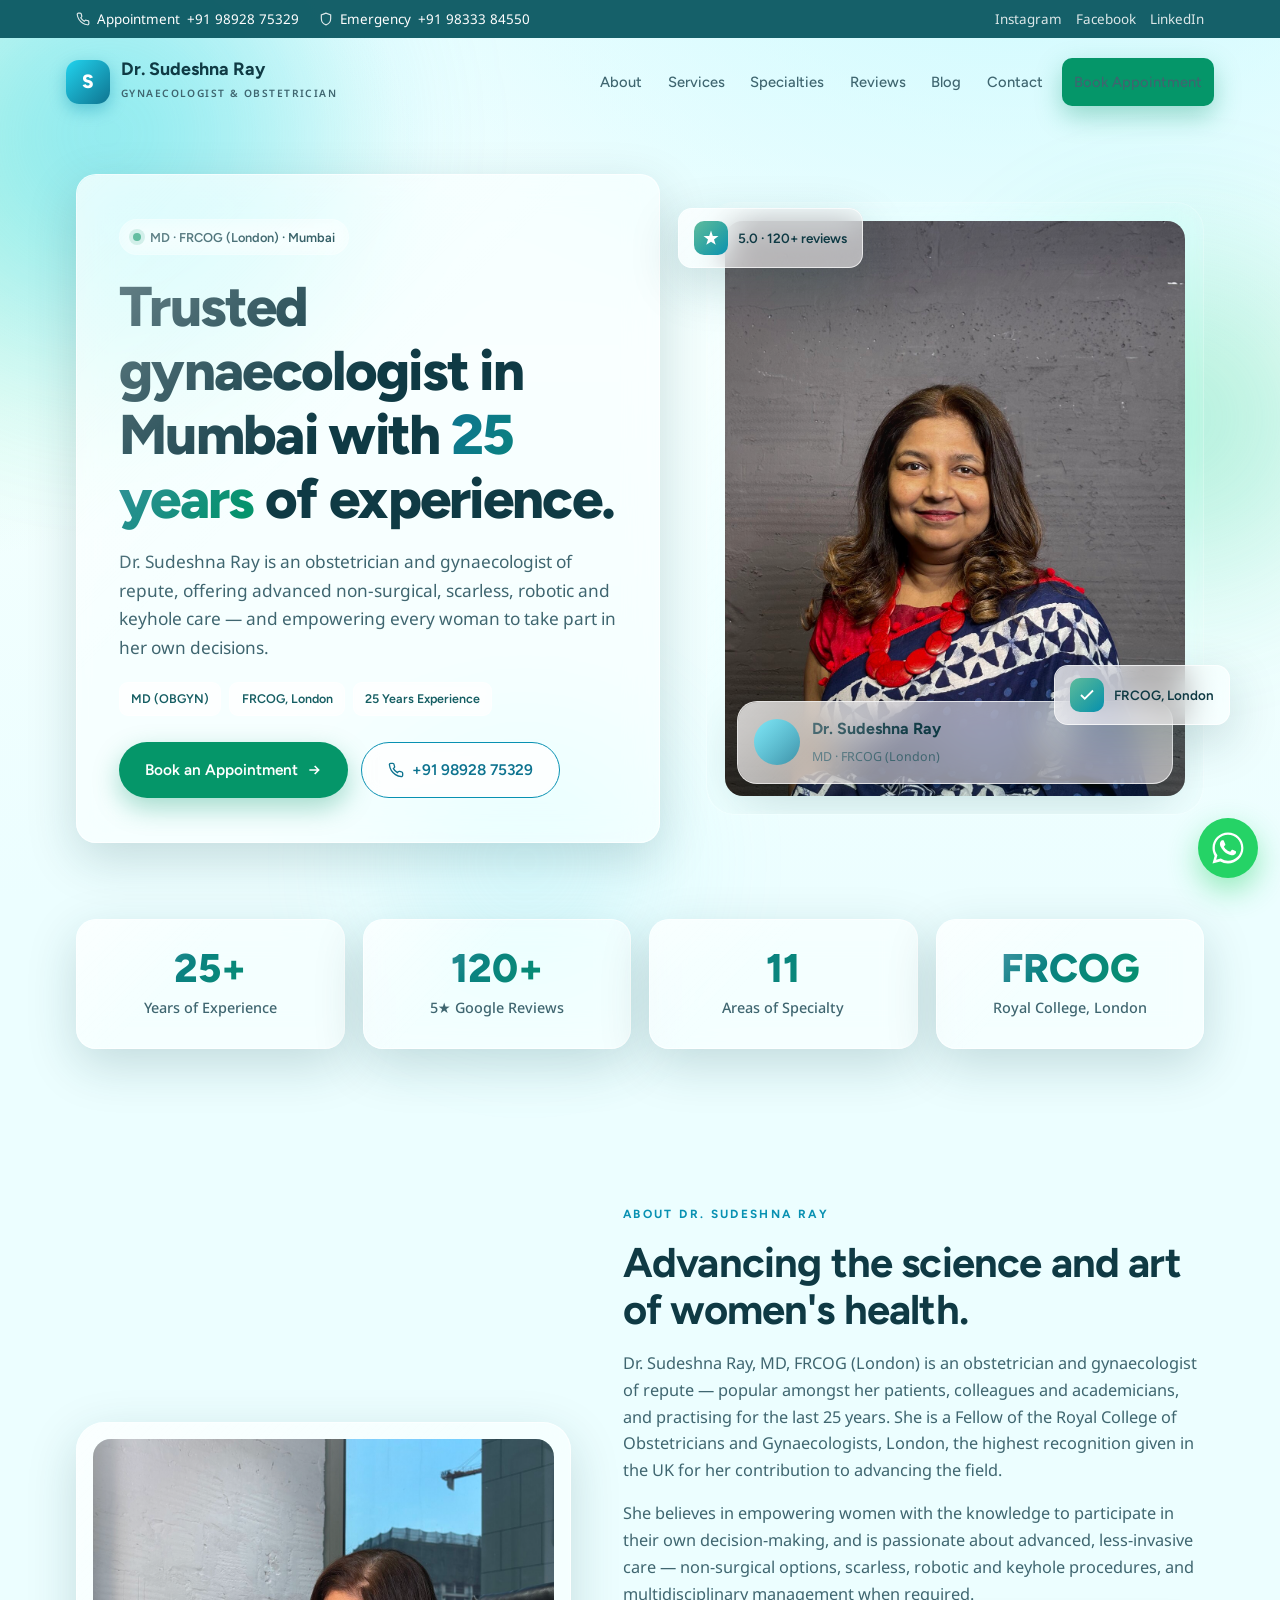
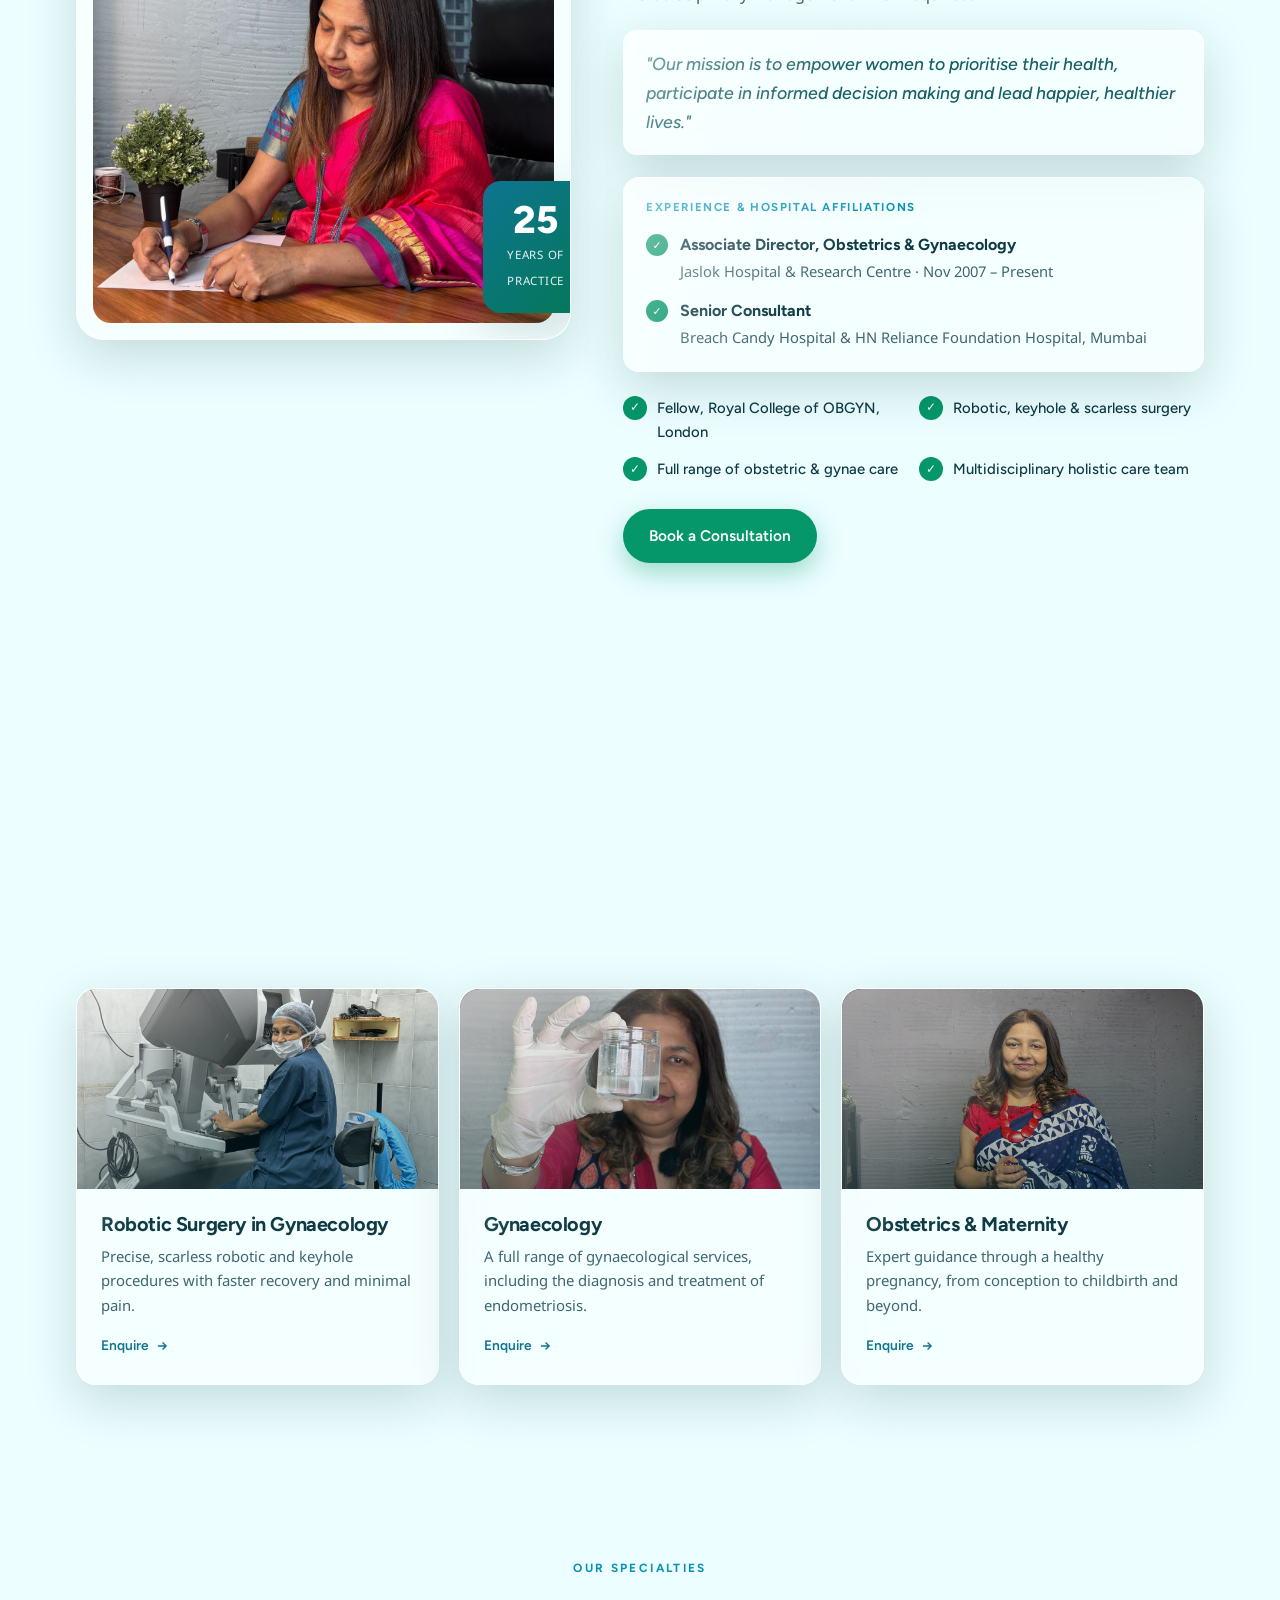
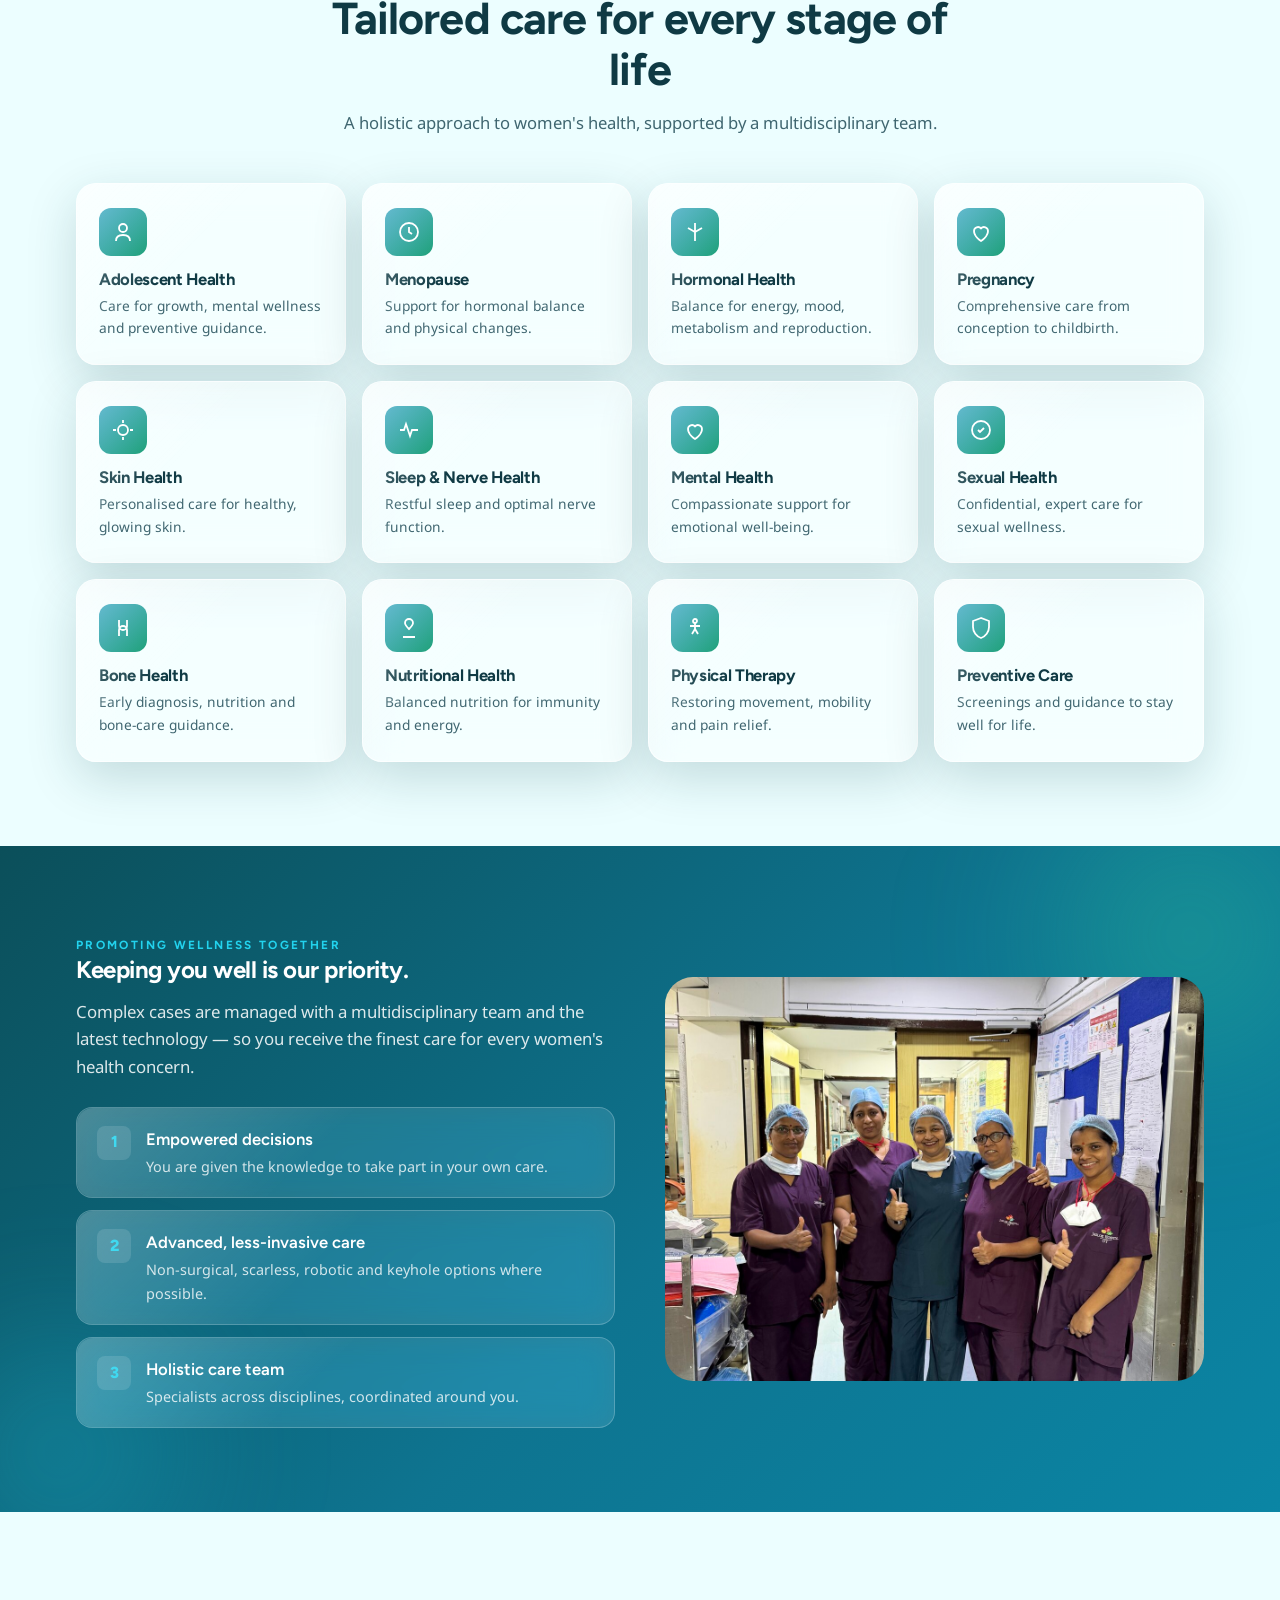
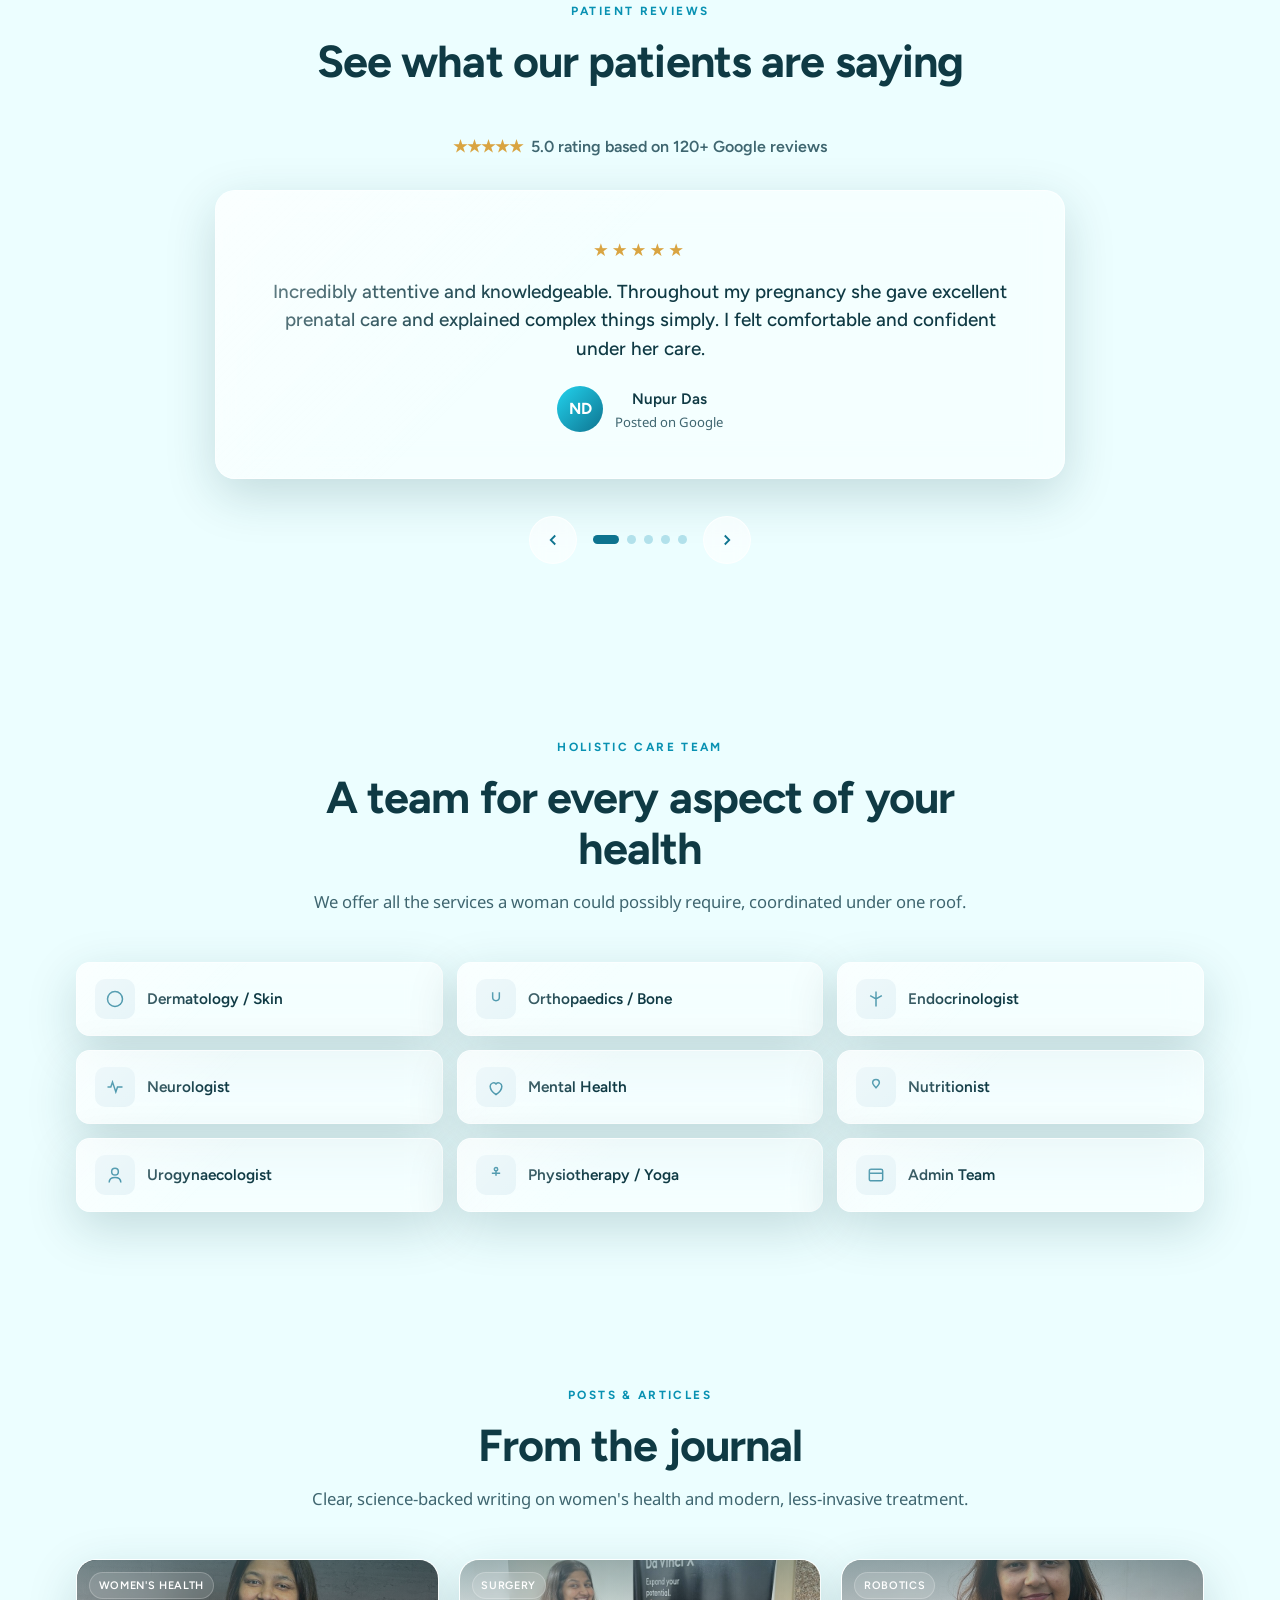
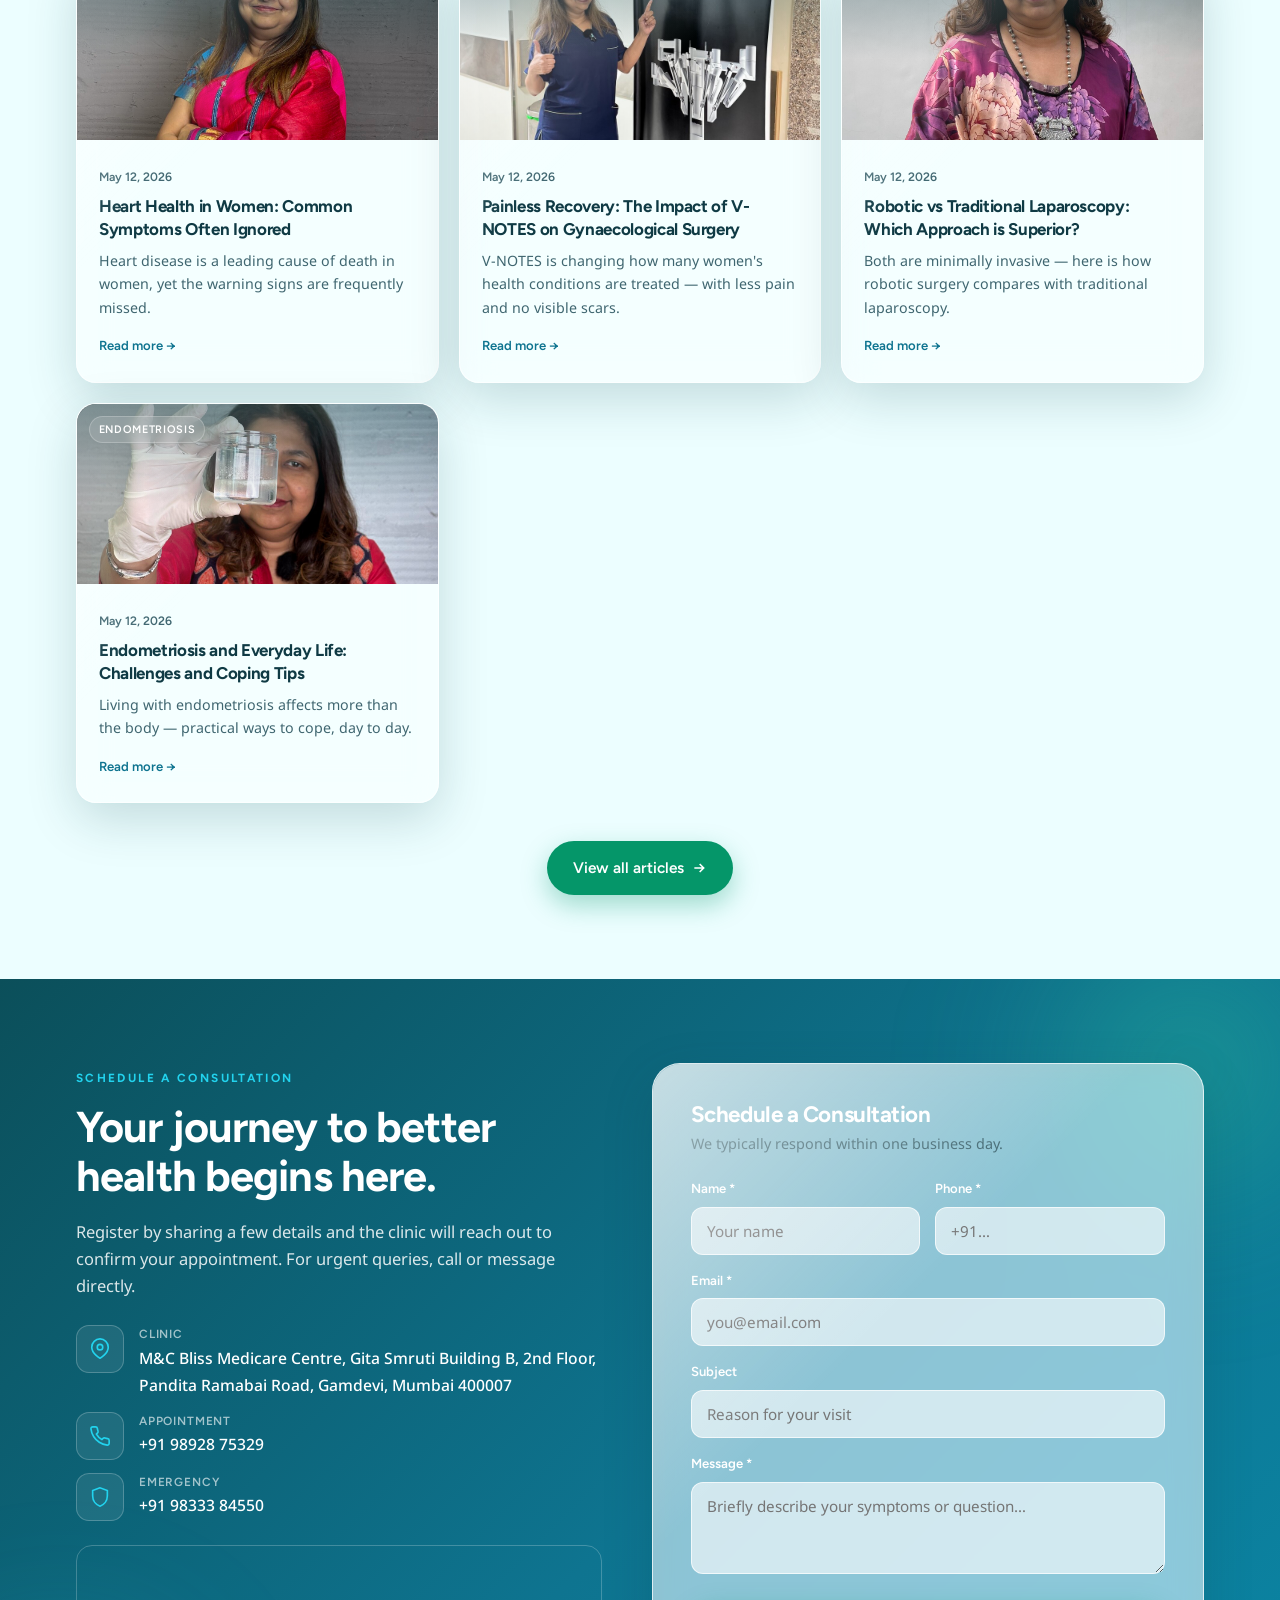
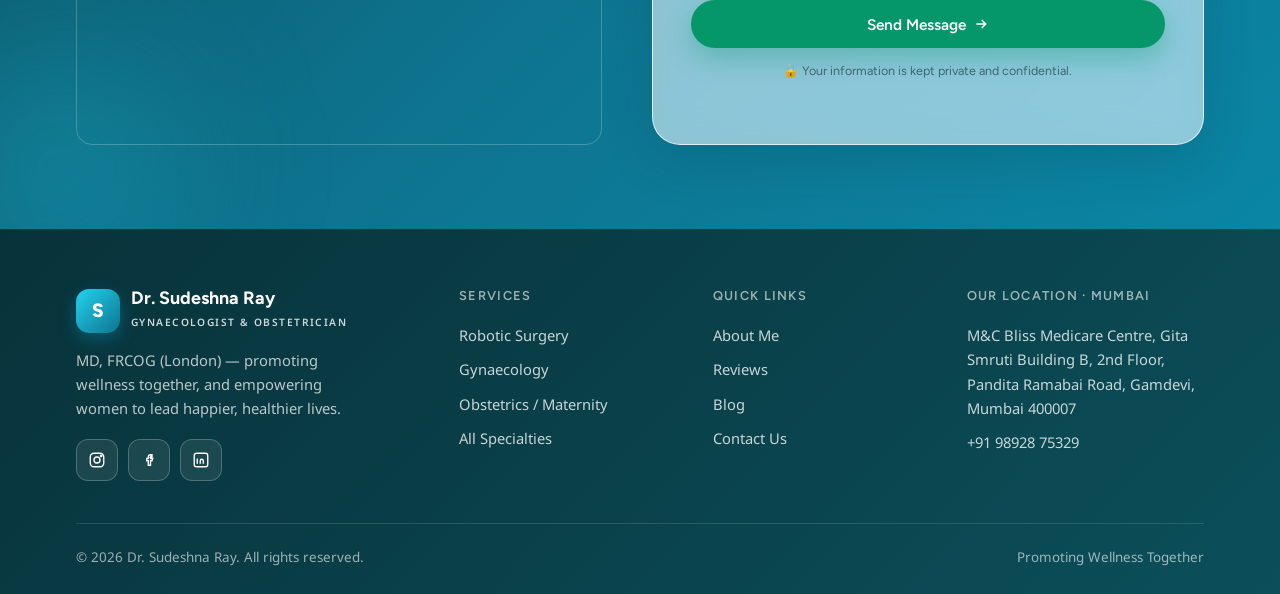
==== commit 05a2ee54: "Add files via upload" ====
--- a/index.html
+++ b/index.html
@@ -421,6 +421,17 @@
         <p>Dr. Sudeshna Ray, MD, FRCOG (London) is an obstetrician and gynaecologist of repute — popular amongst her patients, colleagues and academicians, and practising for the last 25 years. She is a Fellow of the Royal College of Obstetricians and Gynaecologists, London, the highest recognition given in the UK for her contribution to advancing the field.</p>
         <p>She believes in empowering women with the knowledge to participate in their own decision-making, and is passionate about advanced, less-invasive care — non-surgical options, scarless, robotic and keyhole procedures, and multidisciplinary management when required.</p>
         <div class="about-quote glass">"Our mission is to empower women to prioritise their health, participate in informed decision making and lead happier, healthier lives."</div>
+        <div class="glass" style="padding:20px 22px;border-radius:16px;margin:0 0 22px">
+          <div style="font-family:'Figtree';font-weight:700;font-size:.72rem;letter-spacing:.14em;text-transform:uppercase;color:#0891b2;margin-bottom:14px">Experience &amp; Hospital Affiliations</div>
+          <div style="display:flex;gap:12px;align-items:flex-start;margin-bottom:12px">
+            <span aria-hidden="true" style="width:22px;height:22px;border-radius:50%;background:#059669;color:#fff;display:grid;place-items:center;flex:none;font-size:.68rem;margin-top:3px">✓</span>
+            <div><b style="font-family:'Figtree'">Associate Director, Obstetrics &amp; Gynaecology</b><br><span style="color:#3f6670;font-size:.92rem">Jaslok Hospital &amp; Research Centre · Nov 2007 – Present</span></div>
+          </div>
+          <div style="display:flex;gap:12px;align-items:flex-start">
+            <span aria-hidden="true" style="width:22px;height:22px;border-radius:50%;background:#059669;color:#fff;display:grid;place-items:center;flex:none;font-size:.68rem;margin-top:3px">✓</span>
+            <div><b style="font-family:'Figtree'">Senior Consultant</b><br><span style="color:#3f6670;font-size:.92rem">Breach Candy Hospital &amp; HN Reliance Foundation Hospital, Mumbai</span></div>
+          </div>
+        </div>
         <ul class="about-points">
           <li><span class="tick" aria-hidden="true">✓</span> Fellow, Royal College of OBGYN, London</li>
           <li><span class="tick" aria-hidden="true">✓</span> Robotic, keyhole &amp; scarless surgery</li>
@@ -581,17 +592,23 @@
     <div class="blog-grid stagger">
       <article class="post glass">
         <div class="ph"><img src="images/IMG_8518.jpg" alt="Women's heart health article" loading="lazy"><span class="cat">Women's Health</span></div>
-        <div class="bd"><span class="date">May 12, 2026</span><h3>Heart Health in Women: Common Symptoms Often Ignored</h3><p>Heart disease is a leading cause of death in women, yet the warning signs are frequently missed.</p><a href="https://drsudeshnacares.com/2026/05/12/heart-health-in-women-common-symptoms-often-ignored/" class="more" target="_blank" rel="noopener">Read more →</a></div>
+        <div class="bd"><span class="date">May 12, 2026</span><h3>Heart Health in Women: Common Symptoms Often Ignored</h3><p>Heart disease is a leading cause of death in women, yet the warning signs are frequently missed.</p><a href="blog/heart-health-in-women.html" class="more">Read more →</a></div>
       </article>
       <article class="post glass">
         <div class="ph"><img src="images/IMG_4311.jpg" alt="da Vinci robotic system used for V-NOTES surgery" loading="lazy"><span class="cat">Surgery</span></div>
-        <div class="bd"><span class="date">May 12, 2026</span><h3>Painless Recovery: The Impact of V-NOTES on Gynaecological Surgery</h3><p>V-NOTES is changing how many women's health conditions are treated — with less pain and no visible scars.</p><a href="https://drsudeshnacares.com/2026/05/12/painless-recovery-the-impact-of-v-notes-on-gynecological-surgeries/" class="more" target="_blank" rel="noopener">Read more →</a></div>
+        <div class="bd"><span class="date">May 12, 2026</span><h3>Painless Recovery: The Impact of V-NOTES on Gynaecological Surgery</h3><p>V-NOTES is changing how many women's health conditions are treated — with less pain and no visible scars.</p><a href="blog/v-notes-gynaecological-surgery.html" class="more">Read more →</a></div>
       </article>
       <article class="post glass">
         <div class="ph"><img src="images/IMG_7847.jpg" alt="Robotic versus traditional laparoscopy article" loading="lazy"><span class="cat">Robotics</span></div>
-        <div class="bd"><span class="date">May 12, 2026</span><h3>Robotic vs Traditional Laparoscopy: Which Approach is Superior?</h3><p>Both are minimally invasive — here is how robotic surgery compares with traditional laparoscopy.</p><a href="https://drsudeshnacares.com/2026/05/12/robotic-vs-traditional-laparoscopy-which-approach-is-superior/" class="more" target="_blank" rel="noopener">Read more →</a></div>
+        <div class="bd"><span class="date">May 12, 2026</span><h3>Robotic vs Traditional Laparoscopy: Which Approach is Superior?</h3><p>Both are minimally invasive — here is how robotic surgery compares with traditional laparoscopy.</p><a href="blog/robotic-vs-laparoscopy.html" class="more">Read more →</a></div>
       </article>
-    </div>
+      <article class="post glass">
+        <div class="ph"><img src="images/IMG_7715.jpg" alt="Endometriosis and everyday life article" loading="lazy"><span class="cat">Endometriosis</span></div>
+        <div class="bd"><span class="date">May 12, 2026</span><h3>Endometriosis and Everyday Life: Challenges and Coping Tips</h3><p>Living with endometriosis affects more than the body — practical ways to cope, day to day.</p><a href="blog/endometriosis-everyday-life.html" class="more">Read more →</a></div>
+      </article>
+    </div>
+    <div style="text-align:center;margin-top:38px"><a href="blog/index.html" class="btn btn-primary">View all articles
+      <svg width="16" height="16" viewBox="0 0 24 24" fill="none" stroke="currentColor" stroke-width="2.4" aria-hidden="true"><path d="M5 12h14M13 6l6 6-6 6"/></svg></a></div>
   </div>
 </section>
 
